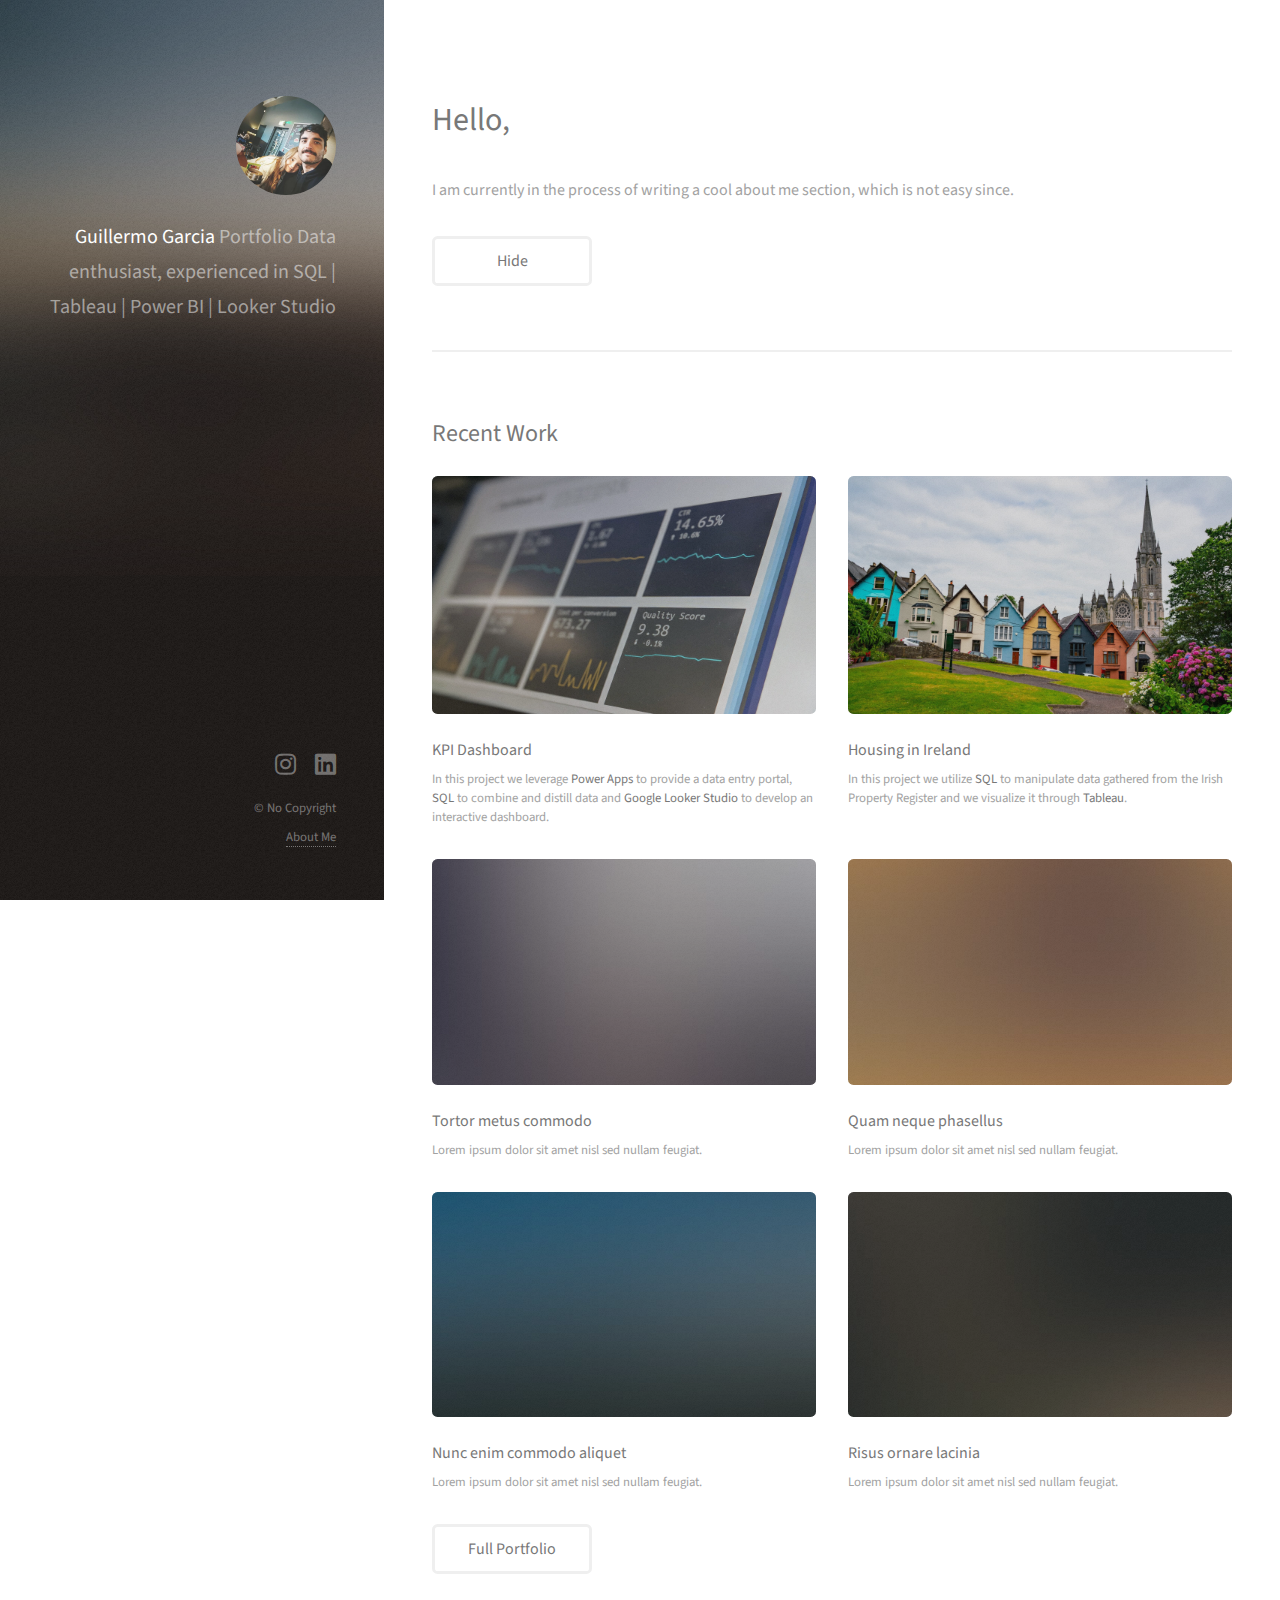
==== indexAbout Me.html @ defb6448 "Add files via upload" ====
<!DOCTYPE HTML>
<!--
	Strata by HTML5 UP
	html5up.net | @ajlkn
	Free for personal and commercial use under the CCA 3.0 license (html5up.net/license)
-->
<html>
	<head>
		<title>Guillermo Garcia Portfolio</title>
		<meta charset="utf-8" />
		<meta name="viewport" content="width=device-width, initial-scale=1, user-scalable=no" />
		<link rel="stylesheet" href="assets/css/main.css" />
	</head>
	<body class="is-preload">

		<link rel="stylesheet" href="https://cdnjs.cloudflare.com/ajax/libs/font-awesome/6.3.0/css/all.min.css" 
		integrity="sha512-SzlrxWUlpfuzQ+pcUCosxcglQRNAq/DZjVsC0lE40xsADsfeQoEypE+enwcOiGjk/bSuGGKHEyjSoQ1zVisanQ==" 
		crossorigin="anonymous" referrerpolicy="no-referrer" />

		<!-- Header -->
			<header id="header">
				<div class="inner">
					<a href="index.html" class="image avatar"><img src="images/ProfilePicture1.jpeg" alt="" /></a>
					<h1><strong>Guillermo Garcia</strong> Portfolio<br /><br />
					Data enthusiast, experienced in SQL | Tableau | Power BI | Looker Studio<br /> 
					<!-- crafted by <a href="http://html5up.net">HTML5 UP</a>. --></h1>
				</div>
			</header>

		<!-- Main -->
			<div id="main">

				<!-- One -->
					<section id="one">
						<header class="major">
							<h2>Hello,</h2>
						</header>
						<p>I am currently in the process of writing a cool about me section, which is not easy since.</p>
					 


						 <ul class="actions">
							<li><a href="index.html" class="button">Hide</a></li>
						</ul>
					</section> 

				<!-- Two -->
					<section id="two">
						<h2>Recent Work</h2>
						<div class="row">
							<article class="col-6 col-12-xsmall work-item">
								<a href="https://github.com/guillermo-garciarey/powerapps#kpi-and-quality-analytics-dashboard" target="_blank" class="image2 fit thumb"><img src="images/thumbs/Dashboard.jpg" alt="" /></a>
								<h3>KPI Dashboard</h3>
								<p>In this project we leverage <strong>Power Apps</strong> to provide a data entry portal, <strong>SQL</strong> to combine and distill data and <strong>Google Looker Studio</strong> to develop an interactive dashboard.</p>
							</article>
							<article class="col-6 col-12-xsmall work-item">
								<a href="https://github.com/guillermo-garciarey/SQL#eda-using-sql-of-the-irish-property-register" target="_blank" class="image2 fit thumb"><img src="images/thumbs/Housing.jpg" alt="" /></a>
								<h3>Housing in Ireland</h3>
								<p>In this project we utilize <strong>SQL</strong> to manipulate data gathered from the Irish Property Register and we visualize it through <strong>Tableau</strong>.</p>
							</article>
							
							<article class="col-6 col-12-xsmall work-item">
								<a href="images/fulls/03.jpg" class="image fit thumb"><img src="images/thumbs/03.jpg" alt="" /></a>
								<h3>Tortor metus commodo</h3>
								<p>Lorem ipsum dolor sit amet nisl sed nullam feugiat.</p>
							</article>
							<article class="col-6 col-12-xsmall work-item">
								<a href="images/fulls/04.jpg" class="image fit thumb"><img src="images/thumbs/04.jpg" alt="" /></a>
								<h3>Quam neque phasellus</h3>
								<p>Lorem ipsum dolor sit amet nisl sed nullam feugiat.</p>
							</article>
							<article class="col-6 col-12-xsmall work-item">
								<a href="images/fulls/05.jpg" class="image fit thumb"><img src="images/thumbs/05.jpg" alt="" /></a>
								<h3>Nunc enim commodo aliquet</h3>
								<p>Lorem ipsum dolor sit amet nisl sed nullam feugiat.</p>
							</article>
							<article class="col-6 col-12-xsmall work-item">
								<a href="images/fulls/06.jpg" class="image fit thumb"><img src="images/thumbs/06.jpg" alt="" /></a>
								<h3>Risus ornare lacinia</h3>
								<p>Lorem ipsum dolor sit amet nisl sed nullam feugiat.</p>
							</article>
						</div>
						<ul class="actions">
							<li><a href="#" class="button">Full Portfolio</a></li>
						</ul>
					</section>

					

				<!-- Three -->
					<!-- <section id="three">
						<h2>Get In Touch</h2>
						<p>Accumsan pellentesque commodo blandit enim arcu non at amet id arcu magna. Accumsan orci faucibus id eu lorem semper nunc nisi lorem vulputate lorem neque lorem ipsum dolor.</p>
						<div class="row">
							<div class="col-8 col-12-small">
								<form method="post" action="#">
									<div class="row gtr-uniform gtr-50">
										<div class="col-6 col-12-xsmall"><input type="text" name="name" id="name" placeholder="Name" /></div>
										<div class="col-6 col-12-xsmall"><input type="email" name="email" id="email" placeholder="Email" /></div>
										<div class="col-12"><textarea name="message" id="message" placeholder="Message" rows="4"></textarea></div>
									</div>
								</form>
								<ul class="actions">
									<li><input type="submit" value="Send Message" /></li>
								</ul>
							</div>
							<div class="col-4 col-12-small">
								<ul class="labeled-icons">
									<li>
										<h3 class="icon solid fa-home"><span class="label">Address</span></h3>
										1234 Somewhere Rd.<br />
										Nashville, TN 00000<br />
										United States
									</li>
									<li>
										<h3 class="icon solid fa-mobile-alt"><span class="label">Phone</span></h3>
										000-000-0000
									</li>
									<li>
										<h3 class="icon solid fa-envelope"><span class="label">Email</span></h3>
										<a href="#">hello@untitled.tld</a>
									</li>
								</ul>
							</div>
						</div>
					</section> -->

				<!-- Four -->
				<!--
					<section id="four">
						<h2>Elements</h2>

						<section>
							<h4>Text</h4>
							<p>This is <b>bold</b> and this is <strong>strong</strong>. This is <i>italic</i> and this is <em>emphasized</em>.
							This is <sup>superscript</sup> text and this is <sub>subscript</sub> text.
							This is <u>underlined</u> and this is code: <code>for (;;) { ... }</code>. Finally, <a href="#">this is a link</a>.</p>
							<hr />
							<header>
								<h4>Heading with a Subtitle</h4>
								<p>Lorem ipsum dolor sit amet nullam id egestas urna aliquam</p>
							</header>
							<p>Nunc lacinia ante nunc ac lobortis. Interdum adipiscing gravida odio porttitor sem non mi integer non faucibus ornare mi ut ante amet placerat aliquet. Volutpat eu sed ante lacinia sapien lorem accumsan varius montes viverra nibh in adipiscing blandit tempus accumsan.</p>
							<header>
								<h5>Heading with a Subtitle</h5>
								<p>Lorem ipsum dolor sit amet nullam id egestas urna aliquam</p>
							</header>
							<p>Nunc lacinia ante nunc ac lobortis. Interdum adipiscing gravida odio porttitor sem non mi integer non faucibus ornare mi ut ante amet placerat aliquet. Volutpat eu sed ante lacinia sapien lorem accumsan varius montes viverra nibh in adipiscing blandit tempus accumsan.</p>
							<hr />
							<h2>Heading Level 2</h2>
							<h3>Heading Level 3</h3>
							<h4>Heading Level 4</h4>
							<h5>Heading Level 5</h5>
							<h6>Heading Level 6</h6>
							<hr />
							<h5>Blockquote</h5>
							<blockquote>Fringilla nisl. Donec accumsan interdum nisi, quis tincidunt felis sagittis eget tempus euismod. Vestibulum ante ipsum primis in faucibus vestibulum. Blandit adipiscing eu felis iaculis volutpat ac adipiscing accumsan faucibus. Vestibulum ante ipsum primis in faucibus lorem ipsum dolor sit amet nullam adipiscing eu felis.</blockquote>
							<h5>Preformatted</h5>
							<pre><code>i = 0;

while (!deck.isInOrder()) {
print 'Iteration ' + i;
deck.shuffle();
i++;
}

print 'It took ' + i + ' iterations to sort the deck.';</code></pre>
						</section>

						<section>
							<h4>Lists</h4>
							<div class="row">
								<div class="col-6 col-12-xsmall">
									<h5>Unordered</h5>
									<ul>
										<li>Dolor pulvinar etiam magna etiam.</li>
										<li>Sagittis adipiscing lorem eleifend.</li>
										<li>Felis enim feugiat dolore viverra.</li>
									</ul>
									<h5>Alternate</h5>
									<ul class="alt">
										<li>Dolor pulvinar etiam magna etiam.</li>
										<li>Sagittis adipiscing lorem eleifend.</li>
										<li>Felis enim feugiat dolore viverra.</li>
									</ul>
								</div>
								<div class="col-6 col-12-xsmall">
									<h5>Ordered</h5>
									<ol>
										<li>Dolor pulvinar etiam magna etiam.</li>
										<li>Etiam vel felis at lorem sed viverra.</li>
										<li>Felis enim feugiat dolore viverra.</li>
										<li>Dolor pulvinar etiam magna etiam.</li>
										<li>Etiam vel felis at lorem sed viverra.</li>
										<li>Felis enim feugiat dolore viverra.</li>
									</ol>
									<h5>Icons</h5>
									<ul class="icons">
										<li><a href="#" class="icon brands fa-twitter"><span class="label">Twitter</span></a></li>
										<li><a href="#" class="icon brands fa-facebook-f"><span class="label">Facebook</span></a></li>
										<li><a href="#" class="icon brands fa-instagram"><span class="label">Instagram</span></a></li>
										<li><a href="#" class="icon brands fa-github"><span class="label">Github</span></a></li>
										<li><a href="#" class="icon brands fa-dribbble"><span class="label">Dribbble</span></a></li>
										<li><a href="#" class="icon brands fa-tumblr"><span class="label">Tumblr</span></a></li>
									</ul>
								</div>
							</div>
							<h5>Actions</h5>
							<ul class="actions">
								<li><a href="#" class="button primary">Default</a></li>
								<li><a href="#" class="button">Default</a></li>
							</ul>
							<ul class="actions small">
								<li><a href="#" class="button primary small">Small</a></li>
								<li><a href="#" class="button small">Small</a></li>
							</ul>
							<div class="row">
								<div class="col-6 col-12-small">
									<ul class="actions stacked">
										<li><a href="#" class="button primary">Default</a></li>
										<li><a href="#" class="button">Default</a></li>
									</ul>
								</div>
								<div class="col-6 col-12-small">
									<ul class="actions stacked">
										<li><a href="#" class="button primary small">Small</a></li>
										<li><a href="#" class="button small">Small</a></li>
									</ul>
								</div>
								<div class="col-6 col-12-small">
									<ul class="actions stacked">
										<li><a href="#" class="button primary fit">Default</a></li>
										<li><a href="#" class="button fit">Default</a></li>
									</ul>
								</div>
								<div class="col-6 col-12-small">
									<ul class="actions stacked">
										<li><a href="#" class="button primary small fit">Small</a></li>
										<li><a href="#" class="button small fit">Small</a></li>
									</ul>
								</div>
							</div>
						</section>

						<section>
							<h4>Table</h4>
							<h5>Default</h5>
							<div class="table-wrapper">
								<table>
									<thead>
										<tr>
											<th>Name</th>
											<th>Description</th>
											<th>Price</th>
										</tr>
									</thead>
									<tbody>
										<tr>
											<td>Item One</td>
											<td>Ante turpis integer aliquet porttitor.</td>
											<td>29.99</td>
										</tr>
										<tr>
											<td>Item Two</td>
											<td>Vis ac commodo adipiscing arcu aliquet.</td>
											<td>19.99</td>
										</tr>
										<tr>
											<td>Item Three</td>
											<td> Morbi faucibus arcu accumsan lorem.</td>
											<td>29.99</td>
										</tr>
										<tr>
											<td>Item Four</td>
											<td>Vitae integer tempus condimentum.</td>
											<td>19.99</td>
										</tr>
										<tr>
											<td>Item Five</td>
											<td>Ante turpis integer aliquet porttitor.</td>
											<td>29.99</td>
										</tr>
									</tbody>
									<tfoot>
										<tr>
											<td colspan="2"></td>
											<td>100.00</td>
										</tr>
									</tfoot>
								</table>
							</div>

							<h5>Alternate</h5>
							<div class="table-wrapper">
								<table class="alt">
									<thead>
										<tr>
											<th>Name</th>
											<th>Description</th>
											<th>Price</th>
										</tr>
									</thead>
									<tbody>
										<tr>
											<td>Item One</td>
											<td>Ante turpis integer aliquet porttitor.</td>
											<td>29.99</td>
										</tr>
										<tr>
											<td>Item Two</td>
											<td>Vis ac commodo adipiscing arcu aliquet.</td>
											<td>19.99</td>
										</tr>
										<tr>
											<td>Item Three</td>
											<td> Morbi faucibus arcu accumsan lorem.</td>
											<td>29.99</td>
										</tr>
										<tr>
											<td>Item Four</td>
											<td>Vitae integer tempus condimentum.</td>
											<td>19.99</td>
										</tr>
										<tr>
											<td>Item Five</td>
											<td>Ante turpis integer aliquet porttitor.</td>
											<td>29.99</td>
										</tr>
									</tbody>
									<tfoot>
										<tr>
											<td colspan="2"></td>
											<td>100.00</td>
										</tr>
									</tfoot>
								</table>
							</div>
						</section>

						<section>
							<h4>Buttons</h4>
							<ul class="actions">
								<li><a href="#" class="button primary">Primary</a></li>
								<li><a href="#" class="button">Default</a></li>
							</ul>
							<ul class="actions">
								<li><a href="#" class="button large">Large</a></li>
								<li><a href="#" class="button">Default</a></li>
								<li><a href="#" class="button small">Small</a></li>
							</ul>
							<ul class="actions fit">
								<li><a href="#" class="button primary fit">Fit</a></li>
								<li><a href="#" class="button fit">Fit</a></li>
							</ul>
							<ul class="actions fit small">
								<li><a href="#" class="button primary fit small">Fit + Small</a></li>
								<li><a href="#" class="button fit small">Fit + Small</a></li>
							</ul>
							<ul class="actions">
								<li><a href="#" class="button primary icon solid fa-download">Icon</a></li>
								<li><a href="#" class="button icon solid fa-download">Icon</a></li>
							</ul>
							<ul class="actions">
								<li><span class="button primary disabled">Primary</span></li>
								<li><span class="button disabled">Default</span></li>
							</ul>
						</section>

						<section>
							<h4>Form</h4>
							<form method="post" action="#">
								<div class="row gtr-uniform gtr-50">
									<div class="col-6 col-12-xsmall">
										<input type="text" name="demo-name" id="demo-name" value="" placeholder="Name" />
									</div>
									<div class="col-6 col-12-xsmall">
										<input type="email" name="demo-email" id="demo-email" value="" placeholder="Email" />
									</div>
									<div class="col-12">
										<select name="demo-category" id="demo-category">
											<option value="">- Category -</option>
											<option value="1">Manufacturing</option>
											<option value="1">Shipping</option>
											<option value="1">Administration</option>
											<option value="1">Human Resources</option>
										</select>
									</div>
									<div class="col-4 col-12-small">
										<input type="radio" id="demo-priority-low" name="demo-priority" checked>
										<label for="demo-priority-low">Low Priority</label>
									</div>
									<div class="col-4 col-12-small">
										<input type="radio" id="demo-priority-normal" name="demo-priority">
										<label for="demo-priority-normal">Normal Priority</label>
									</div>
									<div class="col-4 col-12-small">
										<input type="radio" id="demo-priority-high" name="demo-priority">
										<label for="demo-priority-high">High Priority</label>
									</div>
									<div class="col-6 col-12-small">
										<input type="checkbox" id="demo-copy" name="demo-copy">
										<label for="demo-copy">Email me a copy of this message</label>
									</div>
									<div class="col-6 col-12-small">
										<input type="checkbox" id="demo-human" name="demo-human" checked>
										<label for="demo-human">I am a human and not a robot</label>
									</div>
									<div class="col-12">
										<textarea name="demo-message" id="demo-message" placeholder="Enter your message" rows="6"></textarea>
									</div>
									<div class="col-12">
										<ul class="actions">
											<li><input type="submit" value="Send Message" class="primary" /></li>
											<li><input type="reset" value="Reset" /></li>
										</ul>
									</div>
								</div>
							</form>
						</section>

						<section>
							<h4>Image</h4>
							<h5>Fit</h5>
							<div class="box alt">
								<div class="row gtr-50 gtr-uniform">
									<div class="col-12"><span class="image fit"><img src="images/fulls/05.jpg" alt="" /></span></div>
									<div class="col-4"><span class="image fit"><img src="images/thumbs/01.jpg" alt="" /></span></div>
									<div class="col-4"><span class="image fit"><img src="images/thumbs/02.jpg" alt="" /></span></div>
									<div class="col-4"><span class="image fit"><img src="images/thumbs/03.jpg" alt="" /></span></div>
									<div class="col-4"><span class="image fit"><img src="images/thumbs/04.jpg" alt="" /></span></div>
									<div class="col-4"><span class="image fit"><img src="images/thumbs/05.jpg" alt="" /></span></div>
									<div class="col-4"><span class="image fit"><img src="images/thumbs/06.jpg" alt="" /></span></div>
									<div class="col-4"><span class="image fit"><img src="images/thumbs/03.jpg" alt="" /></span></div>
									<div class="col-4"><span class="image fit"><img src="images/thumbs/02.jpg" alt="" /></span></div>
									<div class="col-4"><span class="image fit"><img src="images/thumbs/01.jpg" alt="" /></span></div>
								</div>
							</div>
							<h5>Left &amp; Right</h5>
							<p><span class="image left"><img src="images/avatar.jpg" alt="" /></span>Fringilla nisl. Donec accumsan interdum nisi, quis tincidunt felis sagittis eget. tempus euismod. Vestibulum ante ipsum primis in faucibus vestibulum. Blandit adipiscing eu felis iaculis volutpat ac adipiscing accumsan eu faucibus. Integer ac pellentesque praesent tincidunt felis sagittis eget. tempus euismod. Vestibulum ante ipsum primis in faucibus vestibulum. Blandit adipiscing eu felis iaculis volutpat ac adipiscing accumsan eu faucibus. Integer ac pellentesque praesent. Donec accumsan interdum nisi, quis tincidunt felis sagittis eget. tempus euismod. Vestibulum ante ipsum primis in faucibus vestibulum. Blandit adipiscing eu felis iaculis volutpat ac adipiscing accumsan eu faucibus. Integer ac pellentesque praesent tincidunt felis sagittis eget. tempus euismod. Vestibulum ante ipsum primis in faucibus vestibulum. Blandit adipiscing eu felis iaculis volutpat ac adipiscing accumsan eu faucibus. Integer ac pellentesque praesent.</p>
							<p><span class="image right"><img src="images/avatar.jpg" alt="" /></span>Fringilla nisl. Donec accumsan interdum nisi, quis tincidunt felis sagittis eget. tempus euismod. Vestibulum ante ipsum primis in faucibus vestibulum. Blandit adipiscing eu felis iaculis volutpat ac adipiscing accumsan eu faucibus. Integer ac pellentesque praesent tincidunt felis sagittis eget. tempus euismod. Vestibulum ante ipsum primis in faucibus vestibulum. Blandit adipiscing eu felis iaculis volutpat ac adipiscing accumsan eu faucibus. Integer ac pellentesque praesent. Donec accumsan interdum nisi, quis tincidunt felis sagittis eget. tempus euismod. Vestibulum ante ipsum primis in faucibus vestibulum. Blandit adipiscing eu felis iaculis volutpat ac adipiscing accumsan eu faucibus. Integer ac pellentesque praesent tincidunt felis sagittis eget. tempus euismod. Vestibulum ante ipsum primis in faucibus vestibulum. Blandit adipiscing eu felis iaculis volutpat ac adipiscing accumsan eu faucibus. Integer ac pellentesque praesent.</p>
						</section>

					</section>
				-->

			</div>

		<!-- Footer -->
		<footer id="footer">
			<div class="inner">
				<ul class="icons">			
					<li><a href="https://www.instagram.com/guillermo.garciarey/?hl=en" target="_blank"  class="icon brands fa-instagram"></a></li>
					
					<li><a href="https://www.linkedin.com/in/guillermo-garc%C3%ADa-rey/" target="_blank" class="icon brands fa-linkedin"></a></li>
					
					<!-- <li><a href="https://www.linkedin.com/in/guillermo-garc%C3%ADa-rey/" target="_blank" class="icon brands fa-home"></a></li>	 -->	
				</ul>
				
				<ul class="copyright">
					<li>&copy; No Copyright</li><li><a href="indexAbout Me.html">About Me</a></li>
				</ul>
			</div>
		</footer>

		<!-- Scripts -->
			<script src="assets/js/jquery.min.js"></script>
			<script src="assets/js/jquery.poptrox.min.js"></script>
			<script src="assets/js/browser.min.js"></script>
			<script src="assets/js/breakpoints.min.js"></script>
			<script src="assets/js/util.js"></script>
			<script src="assets/js/main.js"></script>

	</body>
</html>
---- assets/css/main.css ----
@import url("fontawesome-all.min.css");
@import url("https://fonts.googleapis.com/css?family=Source+Sans+Pro:400,400italic");

/*
	Strata by HTML5 UP
	html5up.net | @ajlkn
	Free for personal and commercial use under the CCA 3.0 license (html5up.net/license)
*/

html, body, div, span, applet, object,
iframe, h1, h2, h3, h4, h5, h6, p, blockquote,
pre, a, abbr, acronym, address, big, cite,
code, del, dfn, em, img, ins, kbd, q, s, samp,
small, strike, strong, sub, sup, tt, var, b,
u, i, center, dl, dt, dd, ol, ul, li, fieldset,
form, label, legend, table, caption, tbody,
tfoot, thead, tr, th, td, article, aside,
canvas, details, embed, figure, figcaption,
footer, header, hgroup, menu, nav, output, ruby,
section, summary, time, mark, audio, video {
	margin: 0;
	padding: 0;
	border: 0;
	font-size: 100%;
	font: inherit;
	vertical-align: baseline;}

article, aside, details, figcaption, figure,
footer, header, hgroup, menu, nav, section {
	display: block;}

body {
	line-height: 1;
}

ol, ul {
	list-style: none;
}

blockquote, q {
	quotes: none;
}

	blockquote:before, blockquote:after, q:before, q:after {
		content: '';
		content: none;
	}

table {
	border-collapse: collapse;
	border-spacing: 0;
}

body {
	-webkit-text-size-adjust: none;
}

mark {
	background-color: transparent;
	color: inherit;
}

input::-moz-focus-inner {
	border: 0;
	padding: 0;
}

input, select, textarea {
	-moz-appearance: none;
	-webkit-appearance: none;
	-ms-appearance: none;
	appearance: none;
}

/* Basic */

	html {
		box-sizing: border-box;
	}

	*, *:before, *:after {
		box-sizing: inherit;
	}

	body {
		background: #fff;
	}

		body.is-preload *, body.is-preload *:before, body.is-preload *:after {
			-moz-animation: none !important;
			-webkit-animation: none !important;
			-ms-animation: none !important;
			animation: none !important;
			-moz-transition: none !important;
			-webkit-transition: none !important;
			-ms-transition: none !important;
			transition: none !important;
		}

	body, input, select, textarea {
		color: #a2a2a2;
		font-family: "Source Sans Pro", Helvetica, sans-serif;
		font-size: 16pt;
		font-weight: 400;
		line-height: 1.75em;
	}

	a {
		-moz-transition: color 0.2s ease-in-out, border-color 0.2s ease-in-out;
		-webkit-transition: color 0.2s ease-in-out, border-color 0.2s ease-in-out;
		-ms-transition: color 0.2s ease-in-out, border-color 0.2s ease-in-out;
		transition: color 0.2s ease-in-out, border-color 0.2s ease-in-out;
		border-bottom: dotted 1px;
		color: #49bf9d;
		text-decoration: none;
	}

		a:hover {
			border-bottom-color: transparent;
			color: #49bf9d !important;
			text-decoration: none;
		}

	strong, b {
		color: #787878;
		font-weight: 400;
	}

	em, i {
		font-style: italic;
	}

	p {
		margin: 0 0 2em 0;
	}

	h1, h2, h3, h4, h5, h6 {
		color: #787878;
		font-weight: 400;
		line-height: 1em;
		margin: 0 0 1em 0;
	}

		h1 a, h2 a, h3 a, h4 a, h5 a, h6 a {
			color: inherit;
			text-decoration: none;
		}

	h1 {
		font-size: 2em;
		line-height: 1.5em;
	}

	h2 {
		font-size: 1.5em;
		line-height: 1.5em;
	}

	h3 {
		font-size: 1.25em;
		line-height: 1.5em;
	}

	h4 {
		font-size: 1.1em;
		line-height: 1.5em;
	}

	h5 {
		font-size: 0.9em;
		line-height: 1.5em;
	}

	h6 {
		font-size: 0.7em;
		line-height: 1.5em;
	}

	sub {
		font-size: 0.8em;
		position: relative;
		top: 0.5em;
	}

	sup {
		font-size: 0.8em;
		position: relative;
		top: -0.5em;
	}

	hr {
		border: 0;
		border-bottom: solid 2px #efefef;
		margin: 2em 0;
	}

		hr.major {
			margin: 3em 0;
		}

	blockquote {
		border-left: solid 6px #efefef;
		font-style: italic;
		margin: 0 0 2em 0;
		padding: 0.5em 0 0.5em 1.5em;
	}

	code {
		background: #f7f7f7;
		border-radius: 0.35em;
		border: solid 2px #efefef;
		font-family: "Courier New", monospace;
		font-size: 0.9em;
		margin: 0 0.25em;
		padding: 0.25em 0.65em;
	}

	pre {
		-webkit-overflow-scrolling: touch;
		font-family: "Courier New", monospace;
		font-size: 0.9em;
		margin: 0 0 2em 0;
	}

		pre code {
			display: block;
			line-height: 1.75em;
			padding: 1em 1.5em;
			overflow-x: auto;
		}

	.align-left {
		text-align: left;
	}

	.align-center {
		text-align: center;
	}

	.align-right {
		text-align: right;
	}

/* Container */

	.container {
		margin: 0 auto;
		max-width: calc(100% - 4em);
		width: 100%;
	}

		.container.xsmall {
			width: 25%;
		}

		.container.small {
			width: 50%;
		}

		.container.medium {
			width: 75%;
		}

		.container.large {
			width: 125%;
		}

		.container.xlarge {
			width: 150%;
		}

		.container.max {
			width: 100%;
		}

		@media screen and (max-width: 980px) {

			.container {
				width: 100% !important;
				max-width: 100% !important;
			}

		}

		@media screen and (max-width: 480px) {

			.container {
				max-width: calc(100% - 3em);
			}

		}

/* Row */

	.row {
		display: flex;
		flex-wrap: wrap;
		box-sizing: border-box;
		align-items: stretch;
	}

		.row > * {
			box-sizing: border-box;
		}

		.row.gtr-uniform > * > :last-child {
			margin-bottom: 0;
		}

		.row.aln-left {
			justify-content: flex-start;
		}

		.row.aln-center {
			justify-content: center;
		}

		.row.aln-right {
			justify-content: flex-end;
		}

		.row.aln-top {
			align-items: flex-start;
		}

		.row.aln-middle {
			align-items: center;
		}

		.row.aln-bottom {
			align-items: flex-end;
		}

		.row > .imp {
			order: -1;
		}

		.row > .col-1 {
			width: 8.33333%;
		}

		.row > .off-1 {
			margin-left: 8.33333%;
		}

		.row > .col-2 {
			width: 16.66667%;
		}

		.row > .off-2 {
			margin-left: 16.66667%;
		}

		.row > .col-3 {
			width: 25%;
		}

		.row > .off-3 {
			margin-left: 25%;
		}

		.row > .col-4 {
			width: 33.33333%;
		}

		.row > .off-4 {
			margin-left: 33.33333%;
		}

		.row > .col-5 {
			width: 41.66667%;
		}

		.row > .off-5 {
			margin-left: 41.66667%;
		}

		.row > .col-6 {
			width: 50%;
		}

		.row > .off-6 {
			margin-left: 50%;
		}

		.row > .col-7 {
			width: 58.33333%;
		}

		.row > .off-7 {
			margin-left: 58.33333%;
		}

		.row > .col-8 {
			width: 66.66667%;
		}

		.row > .off-8 {
			margin-left: 66.66667%;
		}

		.row > .col-9 {
			width: 75%;
		}

		.row > .off-9 {
			margin-left: 75%;
		}

		.row > .col-10 {
			width: 83.33333%;
		}

		.row > .off-10 {
			margin-left: 83.33333%;
		}

		.row > .col-11 {
			width: 91.66667%;
		}

		.row > .off-11 {
			margin-left: 91.66667%;
		}

		.row > .col-12 {
			width: 100%;
		}

		.row > .off-12 {
			margin-left: 100%;
		}

		.row.gtr-0 {
			margin-top: 0;
			margin-left: 0em;
		}

			.row.gtr-0 > * {
				padding: 0 0 0 0em;
			}

			.row.gtr-0.gtr-uniform {
				margin-top: 0em;
			}

				.row.gtr-0.gtr-uniform > * {
					padding-top: 0em;
				}

		.row.gtr-25 {
			margin-top: 0;
			margin-left: -0.625em;
		}

			.row.gtr-25 > * {
				padding: 0 0 0 0.625em;
			}

			.row.gtr-25.gtr-uniform {
				margin-top: -0.625em;
			}

				.row.gtr-25.gtr-uniform > * {
					padding-top: 0.625em;
				}

		.row.gtr-50 {
			margin-top: 0;
			margin-left: -1.25em;
		}

			.row.gtr-50 > * {
				padding: 0 0 0 1.25em;
			}

			.row.gtr-50.gtr-uniform {
				margin-top: -1.25em;
			}

				.row.gtr-50.gtr-uniform > * {
					padding-top: 1.25em;
				}

		.row {
			margin-top: 0;
			margin-left: -2.5em;
		}

			.row > * {
				padding: 0 0 0 2.5em;
			}

			.row.gtr-uniform {
				margin-top: -2.5em;
			}

				.row.gtr-uniform > * {
					padding-top: 2.5em;
				}

		.row.gtr-150 {
			margin-top: 0;
			margin-left: -3.75em;
		}

			.row.gtr-150 > * {
				padding: 0 0 0 3.75em;
			}

			.row.gtr-150.gtr-uniform {
				margin-top: -3.75em;
			}

				.row.gtr-150.gtr-uniform > * {
					padding-top: 3.75em;
				}

		.row.gtr-200 {
			margin-top: 0;
			margin-left: -5em;
		}

			.row.gtr-200 > * {
				padding: 0 0 0 5em;
			}

			.row.gtr-200.gtr-uniform {
				margin-top: -5em;
			}

				.row.gtr-200.gtr-uniform > * {
					padding-top: 5em;
				}

		@media screen and (max-width: 1800px) {

			.row {
				display: flex;
				flex-wrap: wrap;
				box-sizing: border-box;
				align-items: stretch;
			}

				.row > * {
					box-sizing: border-box;
				}

				.row.gtr-uniform > * > :last-child {
					margin-bottom: 0;
				}

				.row.aln-left {
					justify-content: flex-start;
				}

				.row.aln-center {
					justify-content: center;
				}

				.row.aln-right {
					justify-content: flex-end;
				}

				.row.aln-top {
					align-items: flex-start;
				}

				.row.aln-middle {
					align-items: center;
				}

				.row.aln-bottom {
					align-items: flex-end;
				}

				.row > .imp-xlarge {
					order: -1;
				}

				.row > .col-1-xlarge {
					width: 8.33333%;
				}

				.row > .off-1-xlarge {
					margin-left: 8.33333%;
				}

				.row > .col-2-xlarge {
					width: 16.66667%;
				}

				.row > .off-2-xlarge {
					margin-left: 16.66667%;
				}

				.row > .col-3-xlarge {
					width: 25%;
				}

				.row > .off-3-xlarge {
					margin-left: 25%;
				}

				.row > .col-4-xlarge {
					width: 33.33333%;
				}

				.row > .off-4-xlarge {
					margin-left: 33.33333%;
				}

				.row > .col-5-xlarge {
					width: 41.66667%;
				}

				.row > .off-5-xlarge {
					margin-left: 41.66667%;
				}

				.row > .col-6-xlarge {
					width: 50%;
				}

				.row > .off-6-xlarge {
					margin-left: 50%;
				}

				.row > .col-7-xlarge {
					width: 58.33333%;
				}

				.row > .off-7-xlarge {
					margin-left: 58.33333%;
				}

				.row > .col-8-xlarge {
					width: 66.66667%;
				}

				.row > .off-8-xlarge {
					margin-left: 66.66667%;
				}

				.row > .col-9-xlarge {
					width: 75%;
				}

				.row > .off-9-xlarge {
					margin-left: 75%;
				}

				.row > .col-10-xlarge {
					width: 83.33333%;
				}

				.row > .off-10-xlarge {
					margin-left: 83.33333%;
				}

				.row > .col-11-xlarge {
					width: 91.66667%;
				}

				.row > .off-11-xlarge {
					margin-left: 91.66667%;
				}

				.row > .col-12-xlarge {
					width: 100%;
				}

				.row > .off-12-xlarge {
					margin-left: 100%;
				}

				.row.gtr-0 {
					margin-top: 0;
					margin-left: 0em;
				}

					.row.gtr-0 > * {
						padding: 0 0 0 0em;
					}

					.row.gtr-0.gtr-uniform {
						margin-top: 0em;
					}

						.row.gtr-0.gtr-uniform > * {
							padding-top: 0em;
						}

				.row.gtr-25 {
					margin-top: 0;
					margin-left: -0.625em;
				}

					.row.gtr-25 > * {
						padding: 0 0 0 0.625em;
					}

					.row.gtr-25.gtr-uniform {
						margin-top: -0.625em;
					}

						.row.gtr-25.gtr-uniform > * {
							padding-top: 0.625em;
						}

				.row.gtr-50 {
					margin-top: 0;
					margin-left: -1.25em;
				}

					.row.gtr-50 > * {
						padding: 0 0 0 1.25em;
					}

					.row.gtr-50.gtr-uniform {
						margin-top: -1.25em;
					}

						.row.gtr-50.gtr-uniform > * {
							padding-top: 1.25em;
						}

				.row {
					margin-top: 0;
					margin-left: -2.5em;
				}

					.row > * {
						padding: 0 0 0 2.5em;
					}

					.row.gtr-uniform {
						margin-top: -2.5em;
					}

						.row.gtr-uniform > * {
							padding-top: 2.5em;
						}

				.row.gtr-150 {
					margin-top: 0;
					margin-left: -3.75em;
				}

					.row.gtr-150 > * {
						padding: 0 0 0 3.75em;
					}

					.row.gtr-150.gtr-uniform {
						margin-top: -3.75em;
					}

						.row.gtr-150.gtr-uniform > * {
							padding-top: 3.75em;
						}

				.row.gtr-200 {
					margin-top: 0;
					margin-left: -5em;
				}

					.row.gtr-200 > * {
						padding: 0 0 0 5em;
					}

					.row.gtr-200.gtr-uniform {
						margin-top: -5em;
					}

						.row.gtr-200.gtr-uniform > * {
							padding-top: 5em;
						}

		}

		@media screen and (max-width: 1280px) {

			.row {
				display: flex;
				flex-wrap: wrap;
				box-sizing: border-box;
				align-items: stretch;
			}

				.row > * {
					box-sizing: border-box;
				}

				.row.gtr-uniform > * > :last-child {
					margin-bottom: 0;
				}

				.row.aln-left {
					justify-content: flex-start;
				}

				.row.aln-center {
					justify-content: center;
				}

				.row.aln-right {
					justify-content: flex-end;
				}

				.row.aln-top {
					align-items: flex-start;
				}

				.row.aln-middle {
					align-items: center;
				}

				.row.aln-bottom {
					align-items: flex-end;
				}

				.row > .imp-large {
					order: -1;
				}

				.row > .col-1-large {
					width: 8.33333%;
				}

				.row > .off-1-large {
					margin-left: 8.33333%;
				}

				.row > .col-2-large {
					width: 16.66667%;
				}

				.row > .off-2-large {
					margin-left: 16.66667%;
				}

				.row > .col-3-large {
					width: 25%;
				}

				.row > .off-3-large {
					margin-left: 25%;
				}

				.row > .col-4-large {
					width: 33.33333%;
				}

				.row > .off-4-large {
					margin-left: 33.33333%;
				}

				.row > .col-5-large {
					width: 41.66667%;
				}

				.row > .off-5-large {
					margin-left: 41.66667%;
				}

				.row > .col-6-large {
					width: 50%;
				}

				.row > .off-6-large {
					margin-left: 50%;
				}

				.row > .col-7-large {
					width: 58.33333%;
				}

				.row > .off-7-large {
					margin-left: 58.33333%;
				}

				.row > .col-8-large {
					width: 66.66667%;
				}

				.row > .off-8-large {
					margin-left: 66.66667%;
				}

				.row > .col-9-large {
					width: 75%;
				}

				.row > .off-9-large {
					margin-left: 75%;
				}

				.row > .col-10-large {
					width: 83.33333%;
				}

				.row > .off-10-large {
					margin-left: 83.33333%;
				}

				.row > .col-11-large {
					width: 91.66667%;
				}

				.row > .off-11-large {
					margin-left: 91.66667%;
				}

				.row > .col-12-large {
					width: 100%;
				}

				.row > .off-12-large {
					margin-left: 100%;
				}

				.row.gtr-0 {
					margin-top: 0;
					margin-left: 0em;
				}

					.row.gtr-0 > * {
						padding: 0 0 0 0em;
					}

					.row.gtr-0.gtr-uniform {
						margin-top: 0em;
					}

						.row.gtr-0.gtr-uniform > * {
							padding-top: 0em;
						}

				.row.gtr-25 {
					margin-top: 0;
					margin-left: -0.5em;
				}

					.row.gtr-25 > * {
						padding: 0 0 0 0.5em;
					}

					.row.gtr-25.gtr-uniform {
						margin-top: -0.5em;
					}

						.row.gtr-25.gtr-uniform > * {
							padding-top: 0.5em;
						}

				.row.gtr-50 {
					margin-top: 0;
					margin-left: -1em;
				}

					.row.gtr-50 > * {
						padding: 0 0 0 1em;
					}

					.row.gtr-50.gtr-uniform {
						margin-top: -1em;
					}

						.row.gtr-50.gtr-uniform > * {
							padding-top: 1em;
						}

				.row {
					margin-top: 0;
					margin-left: -2em;
				}

					.row > * {
						padding: 0 0 0 2em;
					}

					.row.gtr-uniform {
						margin-top: -2em;
					}

						.row.gtr-uniform > * {
							padding-top: 2em;
						}

				.row.gtr-150 {
					margin-top: 0;
					margin-left: -3em;
				}

					.row.gtr-150 > * {
						padding: 0 0 0 3em;
					}

					.row.gtr-150.gtr-uniform {
						margin-top: -3em;
					}

						.row.gtr-150.gtr-uniform > * {
							padding-top: 3em;
						}

				.row.gtr-200 {
					margin-top: 0;
					margin-left: -4em;
				}

					.row.gtr-200 > * {
						padding: 0 0 0 4em;
					}

					.row.gtr-200.gtr-uniform {
						margin-top: -4em;
					}

						.row.gtr-200.gtr-uniform > * {
							padding-top: 4em;
						}

		}

		@media screen and (max-width: 980px) {

			.row {
				display: flex;
				flex-wrap: wrap;
				box-sizing: border-box;
				align-items: stretch;
			}

				.row > * {
					box-sizing: border-box;
				}

				.row.gtr-uniform > * > :last-child {
					margin-bottom: 0;
				}

				.row.aln-left {
					justify-content: flex-start;
				}

				.row.aln-center {
					justify-content: center;
				}

				.row.aln-right {
					justify-content: flex-end;
				}

				.row.aln-top {
					align-items: flex-start;
				}

				.row.aln-middle {
					align-items: center;
				}

				.row.aln-bottom {
					align-items: flex-end;
				}

				.row > .imp-medium {
					order: -1;
				}

				.row > .col-1-medium {
					width: 8.33333%;
				}

				.row > .off-1-medium {
					margin-left: 8.33333%;
				}

				.row > .col-2-medium {
					width: 16.66667%;
				}

				.row > .off-2-medium {
					margin-left: 16.66667%;
				}

				.row > .col-3-medium {
					width: 25%;
				}

				.row > .off-3-medium {
					margin-left: 25%;
				}

				.row > .col-4-medium {
					width: 33.33333%;
				}

				.row > .off-4-medium {
					margin-left: 33.33333%;
				}

				.row > .col-5-medium {
					width: 41.66667%;
				}

				.row > .off-5-medium {
					margin-left: 41.66667%;
				}

				.row > .col-6-medium {
					width: 50%;
				}

				.row > .off-6-medium {
					margin-left: 50%;
				}

				.row > .col-7-medium {
					width: 58.33333%;
				}

				.row > .off-7-medium {
					margin-left: 58.33333%;
				}

				.row > .col-8-medium {
					width: 66.66667%;
				}

				.row > .off-8-medium {
					margin-left: 66.66667%;
				}

				.row > .col-9-medium {
					width: 75%;
				}

				.row > .off-9-medium {
					margin-left: 75%;
				}

				.row > .col-10-medium {
					width: 83.33333%;
				}

				.row > .off-10-medium {
					margin-left: 83.33333%;
				}

				.row > .col-11-medium {
					width: 91.66667%;
				}

				.row > .off-11-medium {
					margin-left: 91.66667%;
				}

				.row > .col-12-medium {
					width: 100%;
				}

				.row > .off-12-medium {
					margin-left: 100%;
				}

				.row.gtr-0 {
					margin-top: 0;
					margin-left: 0em;
				}

					.row.gtr-0 > * {
						padding: 0 0 0 0em;
					}

					.row.gtr-0.gtr-uniform {
						margin-top: 0em;
					}

						.row.gtr-0.gtr-uniform > * {
							padding-top: 0em;
						}

				.row.gtr-25 {
					margin-top: 0;
					margin-left: -0.5em;
				}

					.row.gtr-25 > * {
						padding: 0 0 0 0.5em;
					}

					.row.gtr-25.gtr-uniform {
						margin-top: -0.5em;
					}

						.row.gtr-25.gtr-uniform > * {
							padding-top: 0.5em;
						}

				.row.gtr-50 {
					margin-top: 0;
					margin-left: -1em;
				}

					.row.gtr-50 > * {
						padding: 0 0 0 1em;
					}

					.row.gtr-50.gtr-uniform {
						margin-top: -1em;
					}

						.row.gtr-50.gtr-uniform > * {
							padding-top: 1em;
						}

				.row {
					margin-top: 0;
					margin-left: -2em;
				}

					.row > * {
						padding: 0 0 0 2em;
					}

					.row.gtr-uniform {
						margin-top: -2em;
					}

						.row.gtr-uniform > * {
							padding-top: 2em;
						}

				.row.gtr-150 {
					margin-top: 0;
					margin-left: -3em;
				}

					.row.gtr-150 > * {
						padding: 0 0 0 3em;
					}

					.row.gtr-150.gtr-uniform {
						margin-top: -3em;
					}

						.row.gtr-150.gtr-uniform > * {
							padding-top: 3em;
						}

				.row.gtr-200 {
					margin-top: 0;
					margin-left: -4em;
				}

					.row.gtr-200 > * {
						padding: 0 0 0 4em;
					}

					.row.gtr-200.gtr-uniform {
						margin-top: -4em;
					}

						.row.gtr-200.gtr-uniform > * {
							padding-top: 4em;
						}

		}

		@media screen and (max-width: 736px) {

			.row {
				display: flex;
				flex-wrap: wrap;
				box-sizing: border-box;
				align-items: stretch;
			}

				.row > * {
					box-sizing: border-box;
				}

				.row.gtr-uniform > * > :last-child {
					margin-bottom: 0;
				}

				.row.aln-left {
					justify-content: flex-start;
				}

				.row.aln-center {
					justify-content: center;
				}

				.row.aln-right {
					justify-content: flex-end;
				}

				.row.aln-top {
					align-items: flex-start;
				}

				.row.aln-middle {
					align-items: center;
				}

				.row.aln-bottom {
					align-items: flex-end;
				}

				.row > .imp-small {
					order: -1;
				}

				.row > .col-1-small {
					width: 8.33333%;
				}

				.row > .off-1-small {
					margin-left: 8.33333%;
				}

				.row > .col-2-small {
					width: 16.66667%;
				}

				.row > .off-2-small {
					margin-left: 16.66667%;
				}

				.row > .col-3-small {
					width: 25%;
				}

				.row > .off-3-small {
					margin-left: 25%;
				}

				.row > .col-4-small {
					width: 33.33333%;
				}

				.row > .off-4-small {
					margin-left: 33.33333%;
				}

				.row > .col-5-small {
					width: 41.66667%;
				}

				.row > .off-5-small {
					margin-left: 41.66667%;
				}

				.row > .col-6-small {
					width: 50%;
				}

				.row > .off-6-small {
					margin-left: 50%;
				}

				.row > .col-7-small {
					width: 58.33333%;
				}

				.row > .off-7-small {
					margin-left: 58.33333%;
				}

				.row > .col-8-small {
					width: 66.66667%;
				}

				.row > .off-8-small {
					margin-left: 66.66667%;
				}

				.row > .col-9-small {
					width: 75%;
				}

				.row > .off-9-small {
					margin-left: 75%;
				}

				.row > .col-10-small {
					width: 83.33333%;
				}

				.row > .off-10-small {
					margin-left: 83.33333%;
				}

				.row > .col-11-small {
					width: 91.66667%;
				}

				.row > .off-11-small {
					margin-left: 91.66667%;
				}

				.row > .col-12-small {
					width: 100%;
				}

				.row > .off-12-small {
					margin-left: 100%;
				}

				.row.gtr-0 {
					margin-top: 0;
					margin-left: 0em;
				}

					.row.gtr-0 > * {
						padding: 0 0 0 0em;
					}

					.row.gtr-0.gtr-uniform {
						margin-top: 0em;
					}

						.row.gtr-0.gtr-uniform > * {
							padding-top: 0em;
						}

				.row.gtr-25 {
					margin-top: 0;
					margin-left: -0.375em;
				}

					.row.gtr-25 > * {
						padding: 0 0 0 0.375em;
					}

					.row.gtr-25.gtr-uniform {
						margin-top: -0.375em;
					}

						.row.gtr-25.gtr-uniform > * {
							padding-top: 0.375em;
						}

				.row.gtr-50 {
					margin-top: 0;
					margin-left: -0.75em;
				}

					.row.gtr-50 > * {
						padding: 0 0 0 0.75em;
					}

					.row.gtr-50.gtr-uniform {
						margin-top: -0.75em;
					}

						.row.gtr-50.gtr-uniform > * {
							padding-top: 0.75em;
						}

				.row {
					margin-top: 0;
					margin-left: -1.5em;
				}

					.row > * {
						padding: 0 0 0 1.5em;
					}

					.row.gtr-uniform {
						margin-top: -1.5em;
					}

						.row.gtr-uniform > * {
							padding-top: 1.5em;
						}

				.row.gtr-150 {
					margin-top: 0;
					margin-left: -2.25em;
				}

					.row.gtr-150 > * {
						padding: 0 0 0 2.25em;
					}

					.row.gtr-150.gtr-uniform {
						margin-top: -2.25em;
					}

						.row.gtr-150.gtr-uniform > * {
							padding-top: 2.25em;
						}

				.row.gtr-200 {
					margin-top: 0;
					margin-left: -3em;
				}

					.row.gtr-200 > * {
						padding: 0 0 0 3em;
					}

					.row.gtr-200.gtr-uniform {
						margin-top: -3em;
					}

						.row.gtr-200.gtr-uniform > * {
							padding-top: 3em;
						}

		}

		@media screen and (max-width: 480px) {

			.row {
				display: flex;
				flex-wrap: wrap;
				box-sizing: border-box;
				align-items: stretch;
			}

				.row > * {
					box-sizing: border-box;
				}

				.row.gtr-uniform > * > :last-child {
					margin-bottom: 0;
				}

				.row.aln-left {
					justify-content: flex-start;
				}

				.row.aln-center {
					justify-content: center;
				}

				.row.aln-right {
					justify-content: flex-end;
				}

				.row.aln-top {
					align-items: flex-start;
				}

				.row.aln-middle {
					align-items: center;
				}

				.row.aln-bottom {
					align-items: flex-end;
				}

				.row > .imp-xsmall {
					order: -1;
				}

				.row > .col-1-xsmall {
					width: 8.33333%;
				}

				.row > .off-1-xsmall {
					margin-left: 8.33333%;
				}

				.row > .col-2-xsmall {
					width: 16.66667%;
				}

				.row > .off-2-xsmall {
					margin-left: 16.66667%;
				}

				.row > .col-3-xsmall {
					width: 25%;
				}

				.row > .off-3-xsmall {
					margin-left: 25%;
				}

				.row > .col-4-xsmall {
					width: 33.33333%;
				}

				.row > .off-4-xsmall {
					margin-left: 33.33333%;
				}

				.row > .col-5-xsmall {
					width: 41.66667%;
				}

				.row > .off-5-xsmall {
					margin-left: 41.66667%;
				}

				.row > .col-6-xsmall {
					width: 50%;
				}

				.row > .off-6-xsmall {
					margin-left: 50%;
				}

				.row > .col-7-xsmall {
					width: 58.33333%;
				}

				.row > .off-7-xsmall {
					margin-left: 58.33333%;
				}

				.row > .col-8-xsmall {
					width: 66.66667%;
				}

				.row > .off-8-xsmall {
					margin-left: 66.66667%;
				}

				.row > .col-9-xsmall {
					width: 75%;
				}

				.row > .off-9-xsmall {
					margin-left: 75%;
				}

				.row > .col-10-xsmall {
					width: 83.33333%;
				}

				.row > .off-10-xsmall {
					margin-left: 83.33333%;
				}

				.row > .col-11-xsmall {
					width: 91.66667%;
				}

				.row > .off-11-xsmall {
					margin-left: 91.66667%;
				}

				.row > .col-12-xsmall {
					width: 100%;
				}

				.row > .off-12-xsmall {
					margin-left: 100%;
				}

				.row.gtr-0 {
					margin-top: 0;
					margin-left: 0em;
				}

					.row.gtr-0 > * {
						padding: 0 0 0 0em;
					}

					.row.gtr-0.gtr-uniform {
						margin-top: 0em;
					}

						.row.gtr-0.gtr-uniform > * {
							padding-top: 0em;
						}

				.row.gtr-25 {
					margin-top: 0;
					margin-left: -0.375em;
				}

					.row.gtr-25 > * {
						padding: 0 0 0 0.375em;
					}

					.row.gtr-25.gtr-uniform {
						margin-top: -0.375em;
					}

						.row.gtr-25.gtr-uniform > * {
							padding-top: 0.375em;
						}

				.row.gtr-50 {
					margin-top: 0;
					margin-left: -0.75em;
				}

					.row.gtr-50 > * {
						padding: 0 0 0 0.75em;
					}

					.row.gtr-50.gtr-uniform {
						margin-top: -0.75em;
					}

						.row.gtr-50.gtr-uniform > * {
							padding-top: 0.75em;
						}

				.row {
					margin-top: 0;
					margin-left: -1.5em;
				}

					.row > * {
						padding: 0 0 0 1.5em;
					}

					.row.gtr-uniform {
						margin-top: -1.5em;
					}

						.row.gtr-uniform > * {
							padding-top: 1.5em;
						}

				.row.gtr-150 {
					margin-top: 0;
					margin-left: -2.25em;
				}

					.row.gtr-150 > * {
						padding: 0 0 0 2.25em;
					}

					.row.gtr-150.gtr-uniform {
						margin-top: -2.25em;
					}

						.row.gtr-150.gtr-uniform > * {
							padding-top: 2.25em;
						}

				.row.gtr-200 {
					margin-top: 0;
					margin-left: -3em;
				}

					.row.gtr-200 > * {
						padding: 0 0 0 3em;
					}

					.row.gtr-200.gtr-uniform {
						margin-top: -3em;
					}

						.row.gtr-200.gtr-uniform > * {
							padding-top: 3em;
						}

		}

/* Section/Article */

	section.special, article.special {
		text-align: center;
	}

	header p {
		color: #b2b2b2;
		position: relative;
		margin: 0 0 1.5em 0;
	}

	header h2 + p {
		font-size: 1.25em;
		margin-top: -1em;
		line-height: 1.5em;
	}

	header h3 + p {
		font-size: 1.1em;
		margin-top: -0.8em;
		line-height: 1.5em;
	}

	header h4 + p,
	header h5 + p,
	header h6 + p {
		font-size: 0.9em;
		margin-top: -0.6em;
		line-height: 1.5em;
	}

	header.major h2 {
		font-size: 2em;
	}

/* Form */

	form {
		margin: 0 0 2em 0;
	}

	label {
		color: #787878;
		display: block;
		font-size: 0.9em;
		font-weight: 400;
		margin: 0 0 1em 0;
	}

	input[type="text"],
	input[type="password"],
	input[type="email"],
	select,
	textarea {
		-moz-appearance: none;
		-webkit-appearance: none;
		-ms-appearance: none;
		appearance: none;
		background: #f7f7f7;
		border-radius: 0.35em;
		border: solid 2px transparent;
		color: inherit;
		display: block;
		outline: 0;
		padding: 0 0.75em;
		text-decoration: none;
		width: 100%;
	}

		input[type="text"]:invalid,
		input[type="password"]:invalid,
		input[type="email"]:invalid,
		select:invalid,
		textarea:invalid {
			box-shadow: none;
		}

		input[type="text"]:focus,
		input[type="password"]:focus,
		input[type="email"]:focus,
		select:focus,
		textarea:focus {
			border-color: #49bf9d;
		}

	select {
		background-image: url("data:image/svg+xml;charset=utf8,%3Csvg xmlns='http://www.w3.org/2000/svg' width='40' height='40' preserveAspectRatio='none' viewBox='0 0 40 40'%3E%3Cpath d='M9.4,12.3l10.4,10.4l10.4-10.4c0.2-0.2,0.5-0.4,0.9-0.4c0.3,0,0.6,0.1,0.9,0.4l3.3,3.3c0.2,0.2,0.4,0.5,0.4,0.9 c0,0.4-0.1,0.6-0.4,0.9L20.7,31.9c-0.2,0.2-0.5,0.4-0.9,0.4c-0.3,0-0.6-0.1-0.9-0.4L4.3,17.3c-0.2-0.2-0.4-0.5-0.4-0.9 c0-0.4,0.1-0.6,0.4-0.9l3.3-3.3c0.2-0.2,0.5-0.4,0.9-0.4S9.1,12.1,9.4,12.3z' fill='%23dfdfdf' /%3E%3C/svg%3E");
		background-size: 1.25rem;
		background-repeat: no-repeat;
		background-position: calc(100% - 1rem) center;
		height: 2.75em;
		padding-right: 2.75em;
		text-overflow: ellipsis;
	}

		select option {
			color: #787878;
			background: #fff;
		}

		select:focus::-ms-value {
			background-color: transparent;
		}

		select::-ms-expand {
			display: none;
		}

	input[type="text"],
	input[type="password"],
	input[type="email"],
	select {
		height: 2.75em;
	}

	textarea {
		padding: 0.75em;
	}

	input[type="checkbox"],
	input[type="radio"] {
		-moz-appearance: none;
		-webkit-appearance: none;
		-ms-appearance: none;
		appearance: none;
		display: block;
		float: left;
		margin-right: -2em;
		opacity: 0;
		width: 1em;
		z-index: -1;
	}

		input[type="checkbox"] + label,
		input[type="radio"] + label {
			text-decoration: none;
			color: #a2a2a2;
			cursor: pointer;
			display: inline-block;
			font-size: 1em;
			font-weight: 400;
			padding-left: 2.4em;
			padding-right: 0.75em;
			position: relative;
		}

			input[type="checkbox"] + label:before,
			input[type="radio"] + label:before {
				-moz-osx-font-smoothing: grayscale;
				-webkit-font-smoothing: antialiased;
				display: inline-block;
				font-style: normal;
				font-variant: normal;
				text-rendering: auto;
				line-height: 1;
				text-transform: none !important;
				font-family: 'Font Awesome 5 Free';
				font-weight: 900;
			}

			input[type="checkbox"] + label:before,
			input[type="radio"] + label:before {
				background: #f7f7f7;
				border-radius: 0.35em;
				border: solid 2px transparent;
				content: '';
				display: inline-block;
				font-size: 0.8em;
				height: 2.0625em;
				left: 0;
				line-height: 1.85625em;
				position: absolute;
				text-align: center;
				top: 0;
				width: 2.0625em;
			}

		input[type="checkbox"]:checked + label:before,
		input[type="radio"]:checked + label:before {
			background: #787878;
			border-color: #787878;
			color: #fff;
			content: '\f00c';
		}

		input[type="checkbox"]:focus + label:before,
		input[type="radio"]:focus + label:before {
			border-color: #49bf9d;
		}

	input[type="checkbox"] + label:before {
		border-radius: 0.35em;
	}

	input[type="radio"] + label:before {
		border-radius: 100%;
	}

	::-webkit-input-placeholder {
		color: #b2b2b2 !important;
		opacity: 1.0;
	}

	:-moz-placeholder {
		color: #b2b2b2 !important;
		opacity: 1.0;
	}

	::-moz-placeholder {
		color: #b2b2b2 !important;
		opacity: 1.0;
	}

	:-ms-input-placeholder {
		color: #b2b2b2 !important;
		opacity: 1.0;
	}

/* Box */

	.box {
		border-radius: 0.35em;
		border: solid 2px #efefef;
		margin-bottom: 2em;
		padding: 1.5em;
	}

		.box > :last-child,
		.box > :last-child > :last-child,
		.box > :last-child > :last-child > :last-child {
			margin-bottom: 0;
		}

		.box.alt {
			border: 0;
			border-radius: 0;
			padding: 0;
		}

/* Icon */

	.icon {
		text-decoration: none;
		border-bottom: none;
		position: relative;
	}

		.icon:before {
			-moz-osx-font-smoothing: grayscale;
			-webkit-font-smoothing: antialiased;
			display: inline-block;
			font-style: normal;
			font-variant: normal;
			text-rendering: auto;
			line-height: 1;
			text-transform: none !important;
			font-family: 'Font Awesome 5 Free';
			font-weight: 400;
		}

		.icon > .label {
			display: none;
		}

		.icon:before {
			line-height: inherit;
		}

		.icon.solid:before {
			font-weight: 900;
		}

		.icon.brands:before {
			font-family: 'Font Awesome 5 Brands';
		}

/* Image */

	.image, .image2 {
		border-radius: 0.35em;
		border: 0;
		display: inline-block;
		position: relative;
	}

		.image:before, .image2:before {
			-moz-transition: opacity 0.2s ease-in-out;
			-webkit-transition: opacity 0.2s ease-in-out;
			-ms-transition: opacity 0.2s ease-in-out;
			transition: opacity 0.2s ease-in-out;
			background: url("images/overlay.png");
			border-radius: 0.35em;
			content: '';
			display: block;
			height: 100%;
			left: 0;
			opacity: 0.5;
			position: absolute;
			top: 0;
			width: 100%;
		}

		.image.thumb, .image2.thumb {
			text-align: center;
		}

			.image.thumb:after, .image2.thumb:after {
				-moz-transition: opacity 0.2s ease-in-out;
				-webkit-transition: opacity 0.2s ease-in-out;
				-ms-transition: opacity 0.2s ease-in-out;
				transition: opacity 0.2s ease-in-out;
				border-radius: 0.35em;
				border: solid 3px rgba(255, 255, 255, 0.5);
				color: #fff;
				content: 'View';
				display: inline-block;
				font-size: 0.8em;
				font-weight: 400;
				left: 50%;
				line-height: 2.25em;
				margin: -1.25em 0 0 -3em;
				opacity: 0;
				padding: 0 1.5em;
				position: absolute;
				text-align: center;
				text-decoration: none;
				top: 50%;
				white-space: nowrap;
			}

			.image.thumb:hover:after, .image2.thumb:hover:after {
				opacity: 1.0;
			}

			.image.thumb:hover:before, .image2.thumb:hover:before {
				background: url("images/overlay.png"), url("images/overlay.png");
				opacity: 1.0;
			}

		.image img, .image2 img {
			border-radius: 0.35em;
			display: block;
		}

		.image.left, .image2.left {
			float: left;
			margin: 0 1.5em 1em 0;
			top: 0.25em;
		}

		.image.right, .image2.right {
			float: right;
			margin: 0 0 1em 1.5em;
			top: 0.25em;
		}

		.image.left, .image.right, .image2.left, .image2.right {
			max-width: 40%;
		}

			.image.left img, .image.right img, .image2.left img, .image2.right img {
				width: 100%;
			}

		.image.fit, .image2.fit {
			display: block;
			margin: 0 0 2em 0;
			width: 100%;
		}

			.image.fit img, .image2.fit img {
				width: 100%;
			}

		.image.avatar, .image2.avatar {
			border-radius: 100%;
		}

			.image.avatar:before, .image2.avatar:before {
				display: none;
			}

			.image.avatar img, .image2.avatar img {
				border-radius: 100%;
				width: 100%;
			}

/* List */

	ol {
		list-style: decimal;
		margin: 0 0 2em 0;
		padding-left: 1.25em;
	}

		ol li {
			padding-left: 0.25em;
		}

	ul {
		list-style: disc;
		margin: 0 0 2em 0;
		padding-left: 1em;
	}

		ul li {
			padding-left: 0.5em;
		}

		ul.alt {
			list-style: none;
			padding-left: 0;
		}

			ul.alt li {
				border-top: solid 2px #efefef;
				padding: 0.5em 0;
			}

				ul.alt li:first-child {
					border-top: 0;
					padding-top: 0;
				}

	dl {
		margin: 0 0 2em 0;
	}

/* Icons */

	ul.icons {
		cursor: default;
		list-style: none;
		padding-left: 0;
	}

		ul.icons li {
			display: inline-block;
			padding: 0 1em 0 0;
		}

			ul.icons li:last-child {
				padding-right: 0;
			}

			ul.icons li .icon:before {
				font-size: 1.5em;
			}

/* Labeled Icons */

	ul.labeled-icons {
		list-style: none;
		padding: 0;
	}

		ul.labeled-icons li {
			line-height: 1.75em;
			margin: 1.5em 0 0 0;
			padding-left: 2.25em;
			position: relative;
		}

			ul.labeled-icons li:first-child {
				margin-top: 0;
			}

			ul.labeled-icons li a {
				color: inherit;
			}

			ul.labeled-icons li h3 {
				color: #b2b2b2;
				left: 0;
				position: absolute;
				text-align: center;
				top: 0;
				width: 1em;
			}

/* Actions */

	ul.actions {
		display: -moz-flex;
		display: -webkit-flex;
		display: -ms-flex;
		display: flex;
		cursor: default;
		list-style: none;
		margin-left: -1em;
		padding-left: 0;
	}

		ul.actions li {
			padding: 0 0 0 1em;
			vertical-align: middle;
		}

		ul.actions.special {
			-moz-justify-content: center;
			-webkit-justify-content: center;
			-ms-justify-content: center;
			justify-content: center;
			width: 100%;
			margin-left: 0;
		}

			ul.actions.special li:first-child {
				padding-left: 0;
			}

		ul.actions.stacked {
			-moz-flex-direction: column;
			-webkit-flex-direction: column;
			-ms-flex-direction: column;
			flex-direction: column;
			margin-left: 0;
		}

			ul.actions.stacked li {
				padding: 1.3em 0 0 0;
			}

				ul.actions.stacked li:first-child {
					padding-top: 0;
				}

		ul.actions.fit {
			width: calc(100% + 1em);
		}

			ul.actions.fit li {
				-moz-flex-grow: 1;
				-webkit-flex-grow: 1;
				-ms-flex-grow: 1;
				flex-grow: 1;
				-moz-flex-shrink: 1;
				-webkit-flex-shrink: 1;
				-ms-flex-shrink: 1;
				flex-shrink: 1;
				width: 100%;
			}

				ul.actions.fit li > * {
					width: 100%;
				}

			ul.actions.fit.stacked {
				width: 100%;
			}

		@media screen and (max-width: 480px) {

			ul.actions:not(.fixed) {
				-moz-flex-direction: column;
				-webkit-flex-direction: column;
				-ms-flex-direction: column;
				flex-direction: column;
				margin-left: 0;
				width: 100% !important;
			}

				ul.actions:not(.fixed) li {
					-moz-flex-grow: 1;
					-webkit-flex-grow: 1;
					-ms-flex-grow: 1;
					flex-grow: 1;
					-moz-flex-shrink: 1;
					-webkit-flex-shrink: 1;
					-ms-flex-shrink: 1;
					flex-shrink: 1;
					padding: 1em 0 0 0;
					text-align: center;
					width: 100%;
				}

					ul.actions:not(.fixed) li > * {
						width: 100%;
					}

					ul.actions:not(.fixed) li:first-child {
						padding-top: 0;
					}

					ul.actions:not(.fixed) li input[type="submit"],
					ul.actions:not(.fixed) li input[type="reset"],
					ul.actions:not(.fixed) li input[type="button"],
					ul.actions:not(.fixed) li button,
					ul.actions:not(.fixed) li .button {
						width: 100%;
					}

						ul.actions:not(.fixed) li input[type="submit"].icon:before,
						ul.actions:not(.fixed) li input[type="reset"].icon:before,
						ul.actions:not(.fixed) li input[type="button"].icon:before,
						ul.actions:not(.fixed) li button.icon:before,
						ul.actions:not(.fixed) li .button.icon:before {
							margin-left: -0.5em;
						}

		}

/* Table */

	.table-wrapper {
		-webkit-overflow-scrolling: touch;
		overflow-x: auto;
	}

	table {
		margin: 0 0 2em 0;
		width: 100%;
	}

		table tbody tr {
			border: solid 1px #efefef;
			border-left: 0;
			border-right: 0;
		}

			table tbody tr:nth-child(2n + 1) {
				background-color: #f7f7f7;
			}

		table td {
			padding: 0.75em 0.75em;
		}

		table th {
			color: #787878;
			font-size: 0.9em;
			font-weight: 400;
			padding: 0 0.75em 0.75em 0.75em;
			text-align: left;
		}

		table thead {
			border-bottom: solid 2px #efefef;
		}

		table tfoot {
			border-top: solid 2px #efefef;
		}

		table.alt {
			border-collapse: separate;
		}

			table.alt tbody tr td {
				border: solid 2px #efefef;
				border-left-width: 0;
				border-top-width: 0;
			}

				table.alt tbody tr td:first-child {
					border-left-width: 2px;
				}

			table.alt tbody tr:first-child td {
				border-top-width: 2px;
			}

			table.alt thead {
				border-bottom: 0;
			}

			table.alt tfoot {
				border-top: 0;
			}

/* Button */

	input[type="submit"],
	input[type="reset"],
	input[type="button"],
	.button {
		-moz-appearance: none;
		-webkit-appearance: none;
		-ms-appearance: none;
		appearance: none;
		-moz-transition: background-color 0.2s ease-in-out, color 0.2s ease-in-out, border-color 0.2s ease-in-out;
		-webkit-transition: background-color 0.2s ease-in-out, color 0.2s ease-in-out, border-color 0.2s ease-in-out;
		-ms-transition: background-color 0.2s ease-in-out, color 0.2s ease-in-out, border-color 0.2s ease-in-out;
		transition: background-color 0.2s ease-in-out, color 0.2s ease-in-out, border-color 0.2s ease-in-out;
		background-color: transparent;
		border-radius: 0.35em;
		border: solid 3px #efefef;
		color: #787878 !important;
		cursor: pointer;
		display: inline-block;
		font-weight: 400;
		height: 3.15em;
		height: calc(2.75em + 6px);
		line-height: 2.75em;
		min-width: 10em;
		padding: 0 1.5em;
		text-align: center;
		text-decoration: none;
		white-space: nowrap;
	}

		input[type="submit"]:hover,
		input[type="reset"]:hover,
		input[type="button"]:hover,
		.button:hover {
			border-color: #49bf9d;
			color: #49bf9d !important;
		}

		input[type="submit"]:active,
		input[type="reset"]:active,
		input[type="button"]:active,
		.button:active {
			background-color: rgba(73, 191, 157, 0.1);
			border-color: #49bf9d;
			color: #49bf9d !important;
		}

		input[type="submit"].icon,
		input[type="reset"].icon,
		input[type="button"].icon,
		.button.icon {
			padding-left: 1.35em;
		}

			input[type="submit"].icon:before,
			input[type="reset"].icon:before,
			input[type="button"].icon:before,
			.button.icon:before {
				margin-right: 0.5em;
			}

		input[type="submit"].fit,
		input[type="reset"].fit,
		input[type="button"].fit,
		.button.fit {
			min-width: 0;
			width: 100%;
		}

		input[type="submit"].small,
		input[type="reset"].small,
		input[type="button"].small,
		.button.small {
			font-size: 0.8em;
		}

		input[type="submit"].large,
		input[type="reset"].large,
		input[type="button"].large,
		.button.large {
			font-size: 1.35em;
		}

		input[type="submit"].primary,
		input[type="reset"].primary,
		input[type="button"].primary,
		.button.primary {
			background-color: #49bf9d;
			border-color: #49bf9d;
			color: #ffffff !important;
		}

			input[type="submit"].primary:hover,
			input[type="reset"].primary:hover,
			input[type="button"].primary:hover,
			.button.primary:hover {
				background-color: #5cc6a7;
				border-color: #5cc6a7;
			}

			input[type="submit"].primary:active,
			input[type="reset"].primary:active,
			input[type="button"].primary:active,
			.button.primary:active {
				background-color: #3eb08f;
				border-color: #3eb08f;
			}

		input[type="submit"].disabled, input[type="submit"]:disabled,
		input[type="reset"].disabled,
		input[type="reset"]:disabled,
		input[type="button"].disabled,
		input[type="button"]:disabled,
		.button.disabled,
		.button:disabled {
			background-color: #e7e7e7 !important;
			border-color: #e7e7e7 !important;
			color: #b2b2b2 !important;
			cursor: default;
		}

/* Work Item */

	.work-item {
		margin: 0 0 2em 0;
	}

		.work-item .image, .work-item .image2  {
			margin: 0 0 1.5em 0;
		}

		.work-item h3 {
			font-size: 1em;
			margin: 0 0 0.5em 0;
		}

		.work-item p {
			font-size: 0.8em;
			line-height: 1.5em;
			margin: 0;
		}

/* Header */

	#header {
		display: -moz-flex;
		display: -webkit-flex;
		display: -ms-flex;
		display: flex;
		-moz-flex-direction: column;
		-webkit-flex-direction: column;
		-ms-flex-direction: column;
		flex-direction: column;
		-moz-align-items: -moz-flex-end;
		-webkit-align-items: -webkit-flex-end;
		-ms-align-items: -ms-flex-end;
		align-items: flex-end;
		-moz-justify-content: space-between;
		-webkit-justify-content: space-between;
		-ms-justify-content: space-between;
		justify-content: space-between;
		background-color: #1f1815;
		background-attachment: scroll,								scroll;
		background-image: url("images/overlay.png"), url("../../images/bg.jpg");
		background-position: top left,							top left;
		background-repeat: repeat,								no-repeat;
		background-size: auto,								150%;
		color: rgba(255, 255, 255, 0.5);
		height: 100%;
		left: 0;
		padding: 8em 4em;
		position: fixed;
		text-align: right;
		top: 0;
		width: 35%;
	}

		#header > * {
			-moz-flex-shrink: 0;
			-webkit-flex-shrink: 0;
			-ms-flex-shrink: 0;
			flex-shrink: 0;
			width: 100%;
		}

		#header > .inner {
			-moz-flex-grow: 1;
			-webkit-flex-grow: 1;
			-ms-flex-grow: 1;
			flex-grow: 1;
			margin: 0 0 2em 0;
		}

		#header strong, #header b {
			color: #ffffff;
		}

		#header h2, #header h3, #header h4, #header h5, #header h6 {
			color: #ffffff;
		}

		#header h1 {
			color: rgba(255, 255, 255, 0.5);
			font-size: 1.35em;
			line-height: 1.75em;
			margin: 0;
		}

		#header .image.avatar, #header .image2.avatar {
			margin: 0 0 1em 0;
			width: 6.25em;
		}

/* Footer */

	#footer .icons {
		margin: 1em 0 0 0;
	}

		#footer .icons a {
			color: rgba(255, 255, 255, 0.4);
		}

	#footer .copyright {
		color: rgba(255, 255, 255, 0.4);
		font-size: 0.8em;
		list-style: none;
		margin: 1em 0 0 0;
		padding: 0;
	}

		#footer .copyright li {
			border-left: solid 1px rgba(255, 255, 255, 0.25);
			display: inline-block;
			line-height: 1em;
			margin-left: 0.75em;
			padding-left: 0.75em;
		}

			#footer .copyright li:first-child {
				border-left: 0;
				margin-left: 0;
				padding-left: 0;
			}

			#footer .copyright li a {
				color: inherit;
			}

/* Main */

	#main {
		margin-left: 35%;
		max-width: 54em;
		padding: 8em 4em 4em 4em;
		width: calc(100% - 35%);
	}

		#main > section {
			border-top: solid 2px #efefef;
			margin: 4em 0 0 0;
			padding: 4em 0 0 0;
		}

			#main > section:first-child {
				border-top: 0;
				margin-top: 0;
				padding-top: 0;
			}

/* Poptrox */

	@-moz-keyframes spin {
		0% {
			-moz-transform: rotate(0deg);
			-webkit-transform: rotate(0deg);
			-ms-transform: rotate(0deg);
			transform: rotate(0deg);
		}

		100% {
			-moz-transform: rotate(360deg);
			-webkit-transform: rotate(360deg);
			-ms-transform: rotate(360deg);
			transform: rotate(360deg);
		}
	}

	@-webkit-keyframes spin {
		0% {
			-moz-transform: rotate(0deg);
			-webkit-transform: rotate(0deg);
			-ms-transform: rotate(0deg);
			transform: rotate(0deg);
		}

		100% {
			-moz-transform: rotate(360deg);
			-webkit-transform: rotate(360deg);
			-ms-transform: rotate(360deg);
			transform: rotate(360deg);
		}
	}

	@-ms-keyframes spin {
		0% {
			-moz-transform: rotate(0deg);
			-webkit-transform: rotate(0deg);
			-ms-transform: rotate(0deg);
			transform: rotate(0deg);
		}

		100% {
			-moz-transform: rotate(360deg);
			-webkit-transform: rotate(360deg);
			-ms-transform: rotate(360deg);
			transform: rotate(360deg);
		}
	}

	@keyframes spin {
		0% {
			-moz-transform: rotate(0deg);
			-webkit-transform: rotate(0deg);
			-ms-transform: rotate(0deg);
			transform: rotate(0deg);
		}

		100% {
			-moz-transform: rotate(360deg);
			-webkit-transform: rotate(360deg);
			-ms-transform: rotate(360deg);
			transform: rotate(360deg);
		}
	}

	.poptrox-popup {
		-moz-box-sizing: content-box;
		-webkit-box-sizing: content-box;
		-ms-box-sizing: content-box;
		box-sizing: content-box;
		-webkit-tap-highlight-color: rgba(255, 255, 255, 0);
		background: #fff;
		border-radius: 0.35em;
		box-shadow: 0 0.1em 0.15em 0 rgba(0, 0, 0, 0.15);
		overflow: hidden;
		padding-bottom: 3em;
	}

		.poptrox-popup .loader {
			text-decoration: none;
			-moz-animation: spin 1s linear infinite;
			-webkit-animation: spin 1s linear infinite;
			-ms-animation: spin 1s linear infinite;
			animation: spin 1s linear infinite;
			font-size: 1.5em;
			height: 1em;
			left: 50%;
			line-height: 1em;
			margin: -0.5em 0 0 -0.5em;
			position: absolute;
			top: 50%;
			width: 1em;
		}

			.poptrox-popup .loader:before {
				-moz-osx-font-smoothing: grayscale;
				-webkit-font-smoothing: antialiased;
				display: inline-block;
				font-style: normal;
				font-variant: normal;
				text-rendering: auto;
				line-height: 1;
				text-transform: none !important;
				font-family: 'Font Awesome 5 Free';
				font-weight: 900;
			}

			.poptrox-popup .loader:before {
				content: '\f1ce';
			}

		.poptrox-popup .caption {
			background: #fff;
			bottom: 0;
			cursor: default;
			font-size: 0.9em;
			height: 3em;
			left: 0;
			line-height: 2.8em;
			position: absolute;
			text-align: center;
			width: 100%;
			z-index: 1;
		}

		.poptrox-popup .nav-next,
		.poptrox-popup .nav-previous {
			text-decoration: none;
			-moz-transition: opacity 0.2s ease-in-out;
			-webkit-transition: opacity 0.2s ease-in-out;
			-ms-transition: opacity 0.2s ease-in-out;
			transition: opacity 0.2s ease-in-out;
			-webkit-tap-highlight-color: rgba(255, 255, 255, 0);
			background: rgba(0, 0, 0, 0.01);
			cursor: pointer;
			height: 100%;
			opacity: 0;
			position: absolute;
			top: 0;
			width: 50%;
		}

			.poptrox-popup .nav-next:before,
			.poptrox-popup .nav-previous:before {
				-moz-osx-font-smoothing: grayscale;
				-webkit-font-smoothing: antialiased;
				display: inline-block;
				font-style: normal;
				font-variant: normal;
				text-rendering: auto;
				line-height: 1;
				text-transform: none !important;
				font-family: 'Font Awesome 5 Free';
				font-weight: 900;
			}

			.poptrox-popup .nav-next:before,
			.poptrox-popup .nav-previous:before {
				color: #fff;
				font-size: 2.5em;
				height: 1em;
				line-height: 1em;
				margin-top: -0.75em;
				position: absolute;
				text-align: center;
				top: 50%;
				width: 1.5em;
			}

		.poptrox-popup .nav-next {
			right: 0;
		}

			.poptrox-popup .nav-next:before {
				content: '\f105';
				right: 0;
			}

		.poptrox-popup .nav-previous {
			left: 0;
		}

			.poptrox-popup .nav-previous:before {
				content: '\f104';
				left: 0;
			}

		.poptrox-popup .closer {
			text-decoration: none;
			-moz-transition: opacity 0.2s ease-in-out;
			-webkit-transition: opacity 0.2s ease-in-out;
			-ms-transition: opacity 0.2s ease-in-out;
			transition: opacity 0.2s ease-in-out;
			-webkit-tap-highlight-color: rgba(255, 255, 255, 0);
			color: #fff;
			height: 4em;
			line-height: 4em;
			opacity: 0;
			position: absolute;
			right: 0;
			text-align: center;
			top: 0;
			width: 4em;
			z-index: 2;
		}

			.poptrox-popup .closer:before {
				-moz-osx-font-smoothing: grayscale;
				-webkit-font-smoothing: antialiased;
				display: inline-block;
				font-style: normal;
				font-variant: normal;
				text-rendering: auto;
				line-height: 1;
				text-transform: none !important;
				font-family: 'Font Awesome 5 Free';
				font-weight: 900;
			}

			.poptrox-popup .closer:before {
				-moz-box-sizing: content-box;
				-webkit-box-sizing: content-box;
				-ms-box-sizing: content-box;
				box-sizing: content-box;
				border-radius: 100%;
				border: solid 3px rgba(255, 255, 255, 0.5);
				content: '\f00d';
				display: block;
				font-size: 1em;
				height: 1.75em;
				left: 50%;
				line-height: 1.75em;
				margin: -0.875em 0 0 -0.875em;
				position: absolute;
				top: 50%;
				width: 1.75em;
			}

		.poptrox-popup:hover .nav-next,
		.poptrox-popup:hover .nav-previous {
			opacity: 0.5;
		}

			.poptrox-popup:hover .nav-next:hover,
			.poptrox-popup:hover .nav-previous:hover {
				opacity: 1.0;
			}

		.poptrox-popup:hover .closer {
			opacity: 0.5;
		}

			.poptrox-popup:hover .closer:hover {
				opacity: 1.0;
			}

/* Touch */

	body.is-touch .image.thumb:before, body.is-touch .image2.thumb:before {
		opacity: 0.5 !important;
	}

	body.is-touch .image.thumb:after, body.is-touch .image2.thumb:after {
		display: none !important;
	}

	body.is-touch #header {
		background-attachment: scroll;
		background-size: auto, cover;
	}

	body.is-touch .poptrox-popup .nav-next,
	body.is-touch .poptrox-popup .nav-previous,
	body.is-touch .poptrox-popup .closer {
		opacity: 1.0 !important;
	}

/* XLarge */

	@media screen and (max-width: 1800px) {

		/* Basic */

			body, input, select, textarea {
				font-size: 12pt;
			}

	}

/* Large */

	@media screen and (max-width: 1280px) {

		/* Header */

			#header {
				padding: 6em 3em 3em 3em;
				width: 30%;
			}

				#header h1 {
					font-size: 1.25em;
				}

					#header h1 br {
						display: none;
					}

				#header > .inner {
					margin-bottom: 0;
				}

		/* Footer */

			#footer .copyright li {
				border-left-width: 0;
				display: block;
				line-height: 2.25em;
				margin-left: 0;
				padding-left: 0;
			}

		/* Main */

			#main {
				margin-left: 30%;
				max-width: none;
				padding: 6em 3em 3em 3em;
				width: calc(100% - 30%);
			}

	}

/* Medium */

	@media screen and (max-width: 980px) {

		/* Basic */

			h1 br, h2 br, h3 br, h4 br, h5 br, h6 br {
				display: none;
			}

		/* List */

			ul.icons li .icon {
				font-size: 1.25em;
			}

		/* Header */

			#header {
				background-attachment: scroll;
				background-position: top left, center center;
				background-size: auto,		cover;
				left: auto;
				padding: 6em 4em;
				position: relative;
				text-align: center;
				top: auto;
				width: 100%;
				display: block;
			}

				#header h1 {
					font-size: 1.75em;
				}

					#header h1 br {
						display: inline;
					}

		/* Footer */

			#footer {
				background-attachment: scroll;
				background-color: #1f1815;
				background-image: url("images/overlay.png"), url("../../images/bg.jpg");
				background-position: top left,						bottom center;
				background-repeat: repeat,							no-repeat;
				background-size: auto,							cover;
				bottom: auto;
				left: auto;
				padding: 4em 4em 6em 4em;
				position: relative;
				text-align: center;
				width: 100%;
			}

				#footer .icons {
					margin: 0 0 1em 0;
				}

				#footer .copyright {
					margin: 0 0 1em 0;
				}

					#footer .copyright li {
						border-left-width: 1px;
						display: inline-block;
						line-height: 1em;
						margin-left: 0.75em;
						padding-left: 0.75em;
					}

		/* Main */

			#main {
				margin: 0;
				padding: 6em 4em;
				width: 100%;
			}

	}

/* Small */

	@media screen and (max-width: 736px) {

		/* Basic */

			h1 {
				font-size: 1.5em;
			}

			h2 {
				font-size: 1.2em;
			}

			h3 {
				font-size: 1em;
			}

		/* Section/Article */

			section.special, article.special {
				text-align: center;
			}

			header.major h2 {
				font-size: 1.35em;
			}

		/* List */

			ul.labeled-icons li {
				padding-left: 2em;
			}

				ul.labeled-icons li h3 {
					line-height: 1.75em;
				}

		/* Header */

			#header {
				padding: 2.25em 1.5em;
			}

				#header h1 {
					font-size: 1.35em;
				}

		/* Footer */

			#footer {
				padding: 2.25em 1.5em;
			}

		/* Main */

			#main {
				padding: 2.25em 1.5em 0.25em 1.5em;
			}

				#main > section {
					margin: 2.25em 0 0 0;
					padding: 2.25em 0 0 0;
				}

		/* Poptrox */

			.poptrox-popup {
				border-radius: 0;
			}

				.poptrox-popup .nav-next:before,
				.poptrox-popup .nav-previous:before {
					margin-top: -1em;
				}

	}

/* XSmall */

	@media screen and (max-width: 480px) {

		/* Header */

			#header {
				padding: 4.5em 1.5em;
			}

				#header h1 br {
					display: none;
				}

		/* Footer */

			#footer .copyright li {
				border-left-width: 0;
				display: block;
				line-height: 2.25em;
				margin-left: 0;
				padding-left: 0;
			}

	}
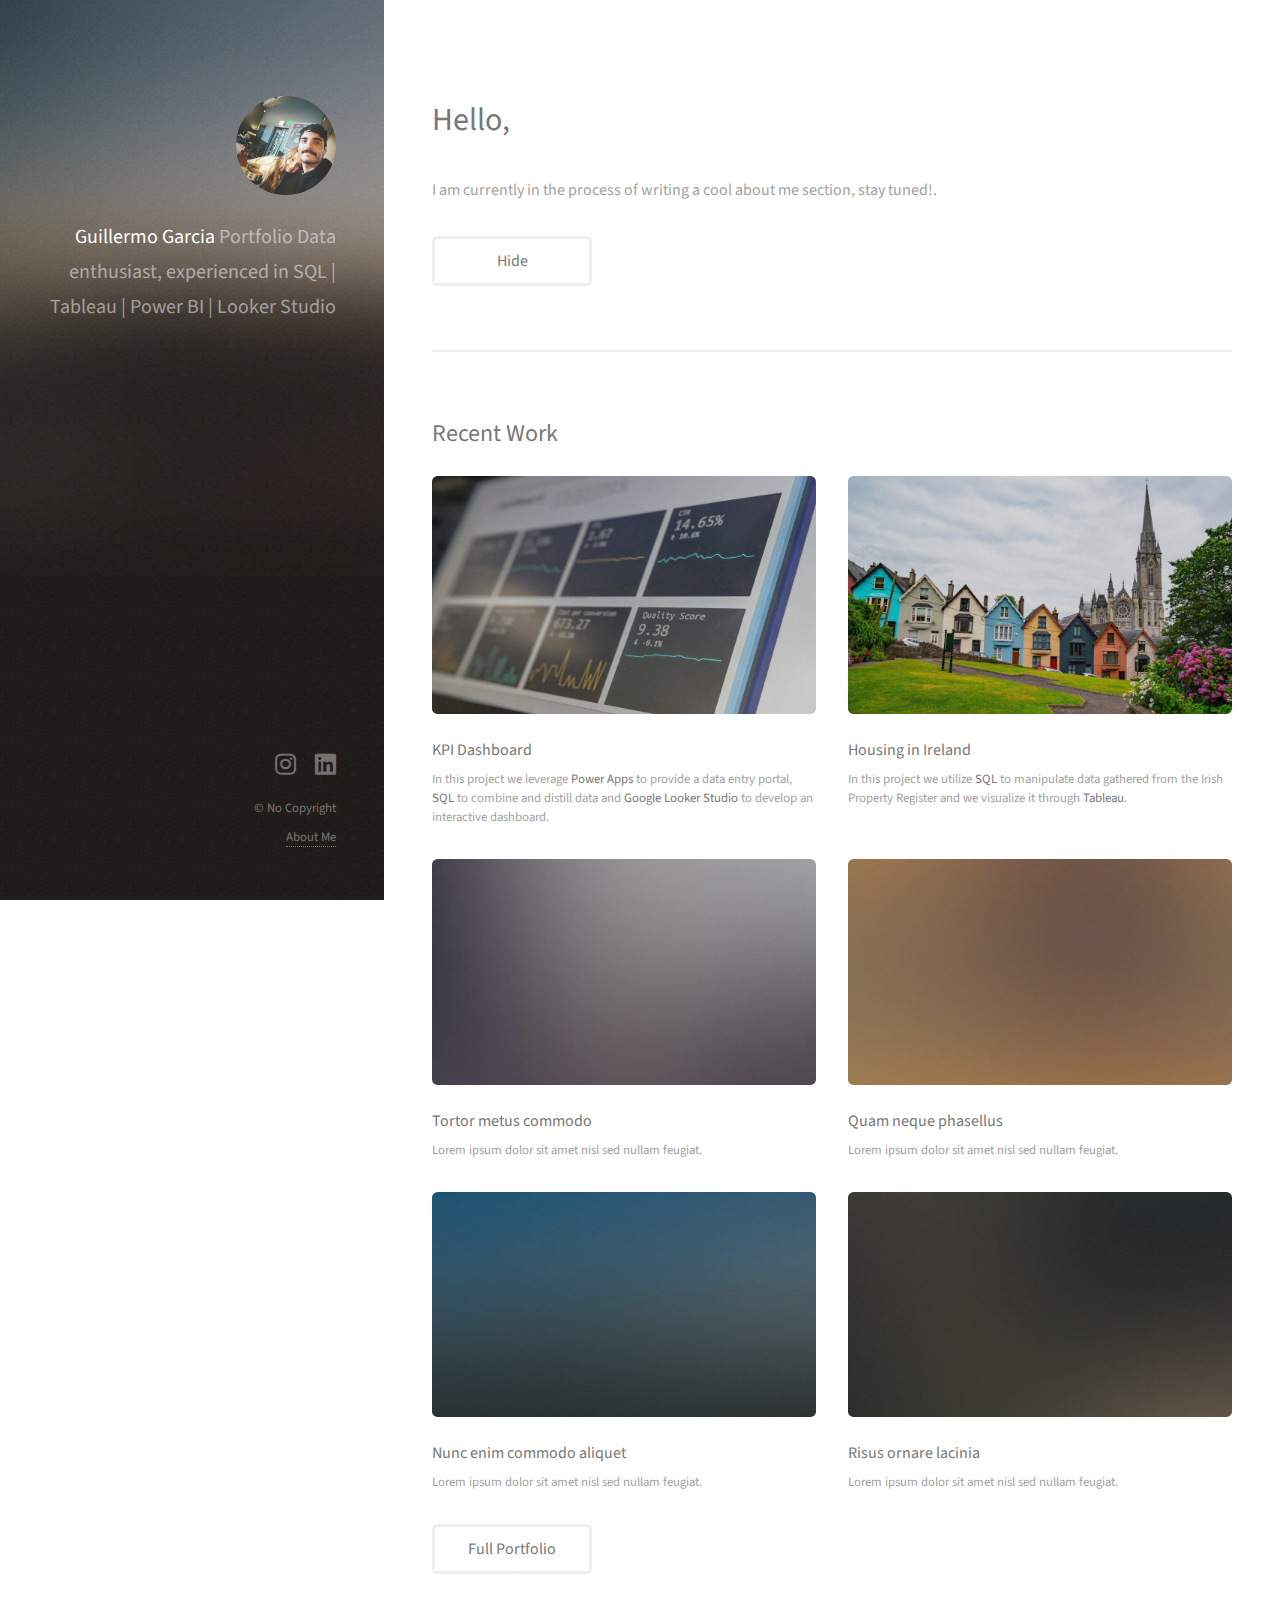
==== commit b08f3822: "Update indexAbout Me.html" ====
--- a/indexAbout Me.html
+++ b/indexAbout Me.html
@@ -35,7 +35,7 @@
 						<header class="major">
 							<h2>Hello,</h2>
 						</header>
-						<p>I am currently in the process of writing a cool about me section, which is not easy since.</p>
+						<p>I am currently in the process of writing a cool about me section, stay tuned!.</p>
 					 
 
 
@@ -471,4 +471,4 @@
 			<script src="assets/js/main.js"></script>
 
 	</body>
-</html>+</html>
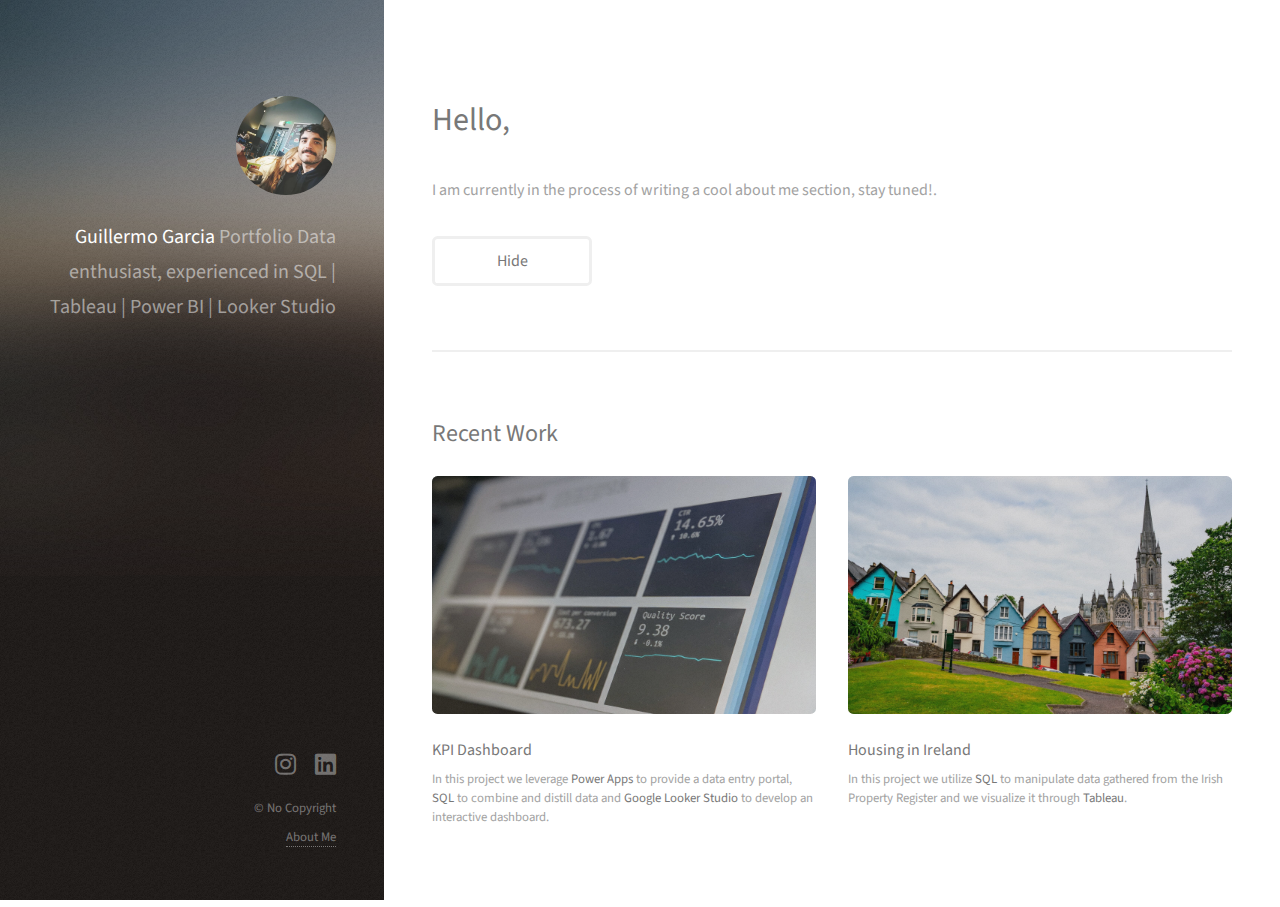
==== commit ab768366: "RemovedSections" ====
--- a/indexAbout Me.html
+++ b/indexAbout Me.html
@@ -59,7 +59,7 @@
 								<p>In this project we utilize <strong>SQL</strong> to manipulate data gathered from the Irish Property Register and we visualize it through <strong>Tableau</strong>.</p>
 							</article>
 							
-							<article class="col-6 col-12-xsmall work-item">
+							<!-- <article class="col-6 col-12-xsmall work-item">
 								<a href="images/fulls/03.jpg" class="image fit thumb"><img src="images/thumbs/03.jpg" alt="" /></a>
 								<h3>Tortor metus commodo</h3>
 								<p>Lorem ipsum dolor sit amet nisl sed nullam feugiat.</p>
@@ -78,11 +78,11 @@
 								<a href="images/fulls/06.jpg" class="image fit thumb"><img src="images/thumbs/06.jpg" alt="" /></a>
 								<h3>Risus ornare lacinia</h3>
 								<p>Lorem ipsum dolor sit amet nisl sed nullam feugiat.</p>
-							</article>
+							</article> -->
 						</div>
-						<ul class="actions">
+						<!-- <ul class="actions">
 							<li><a href="#" class="button">Full Portfolio</a></li>
-						</ul>
+						</ul> -->
 					</section>
 
 					
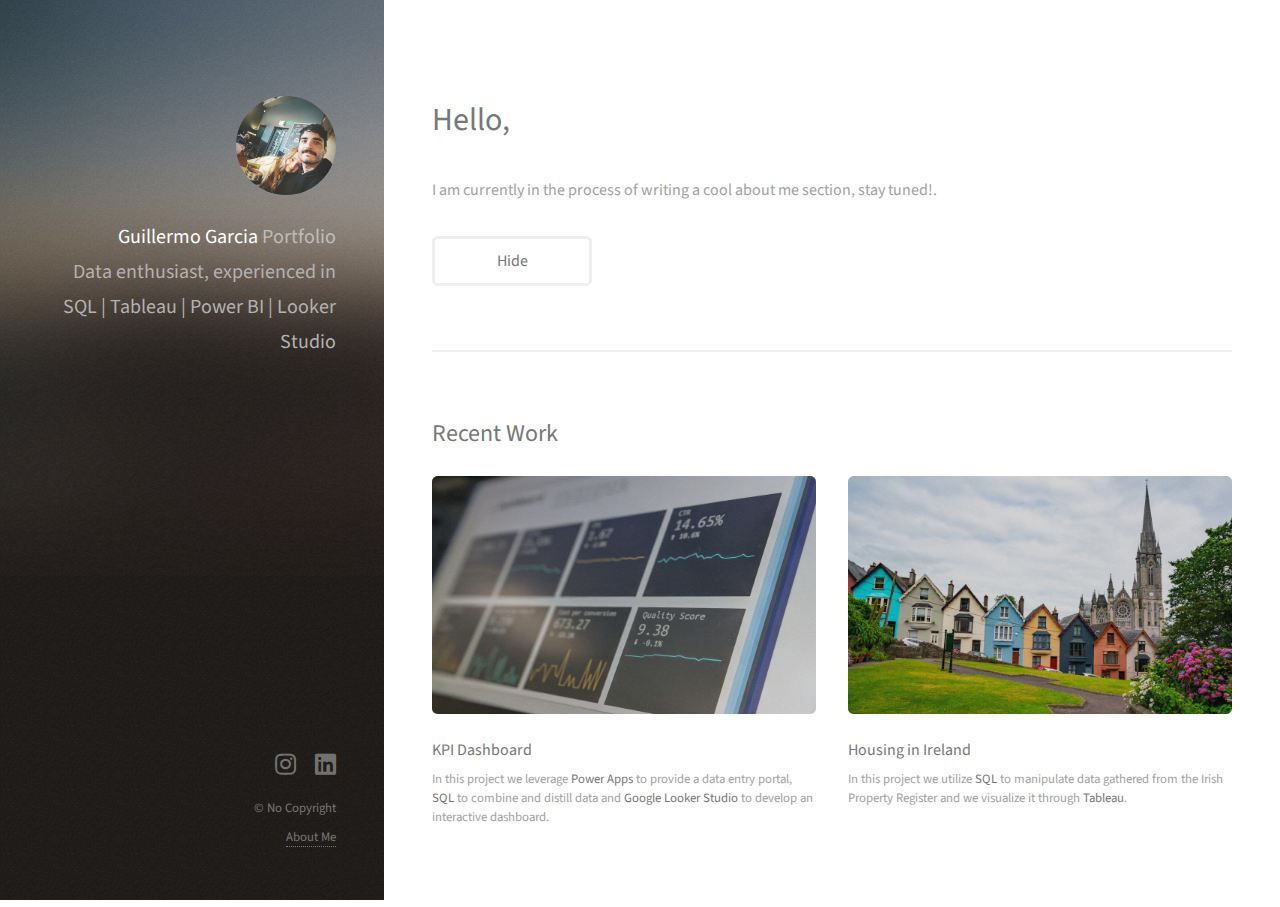
==== commit 0624f573: "UpdatedIndex" ====
--- a/indexAbout Me.html
+++ b/indexAbout Me.html
@@ -21,9 +21,9 @@
 			<header id="header">
 				<div class="inner">
 					<a href="index.html" class="image avatar"><img src="images/ProfilePicture1.jpeg" alt="" /></a>
-					<h1><strong>Guillermo Garcia</strong> Portfolio<br /><br />
-					Data enthusiast, experienced in SQL | Tableau | Power BI | Looker Studio<br /> 
-					<!-- crafted by <a href="http://html5up.net">HTML5 UP</a>. --></h1>
+					<h1><strong>Guillermo Garcia</strong> Portfolio <br />
+						<p>Data enthusiast, experienced in SQL | Tableau | Power BI | Looker Studio<br /> </p>
+					<!-- Crafted by <a href="http://html5up.net">HTML5 UP</a>. --> </h1>
 				</div>
 			</header>
 
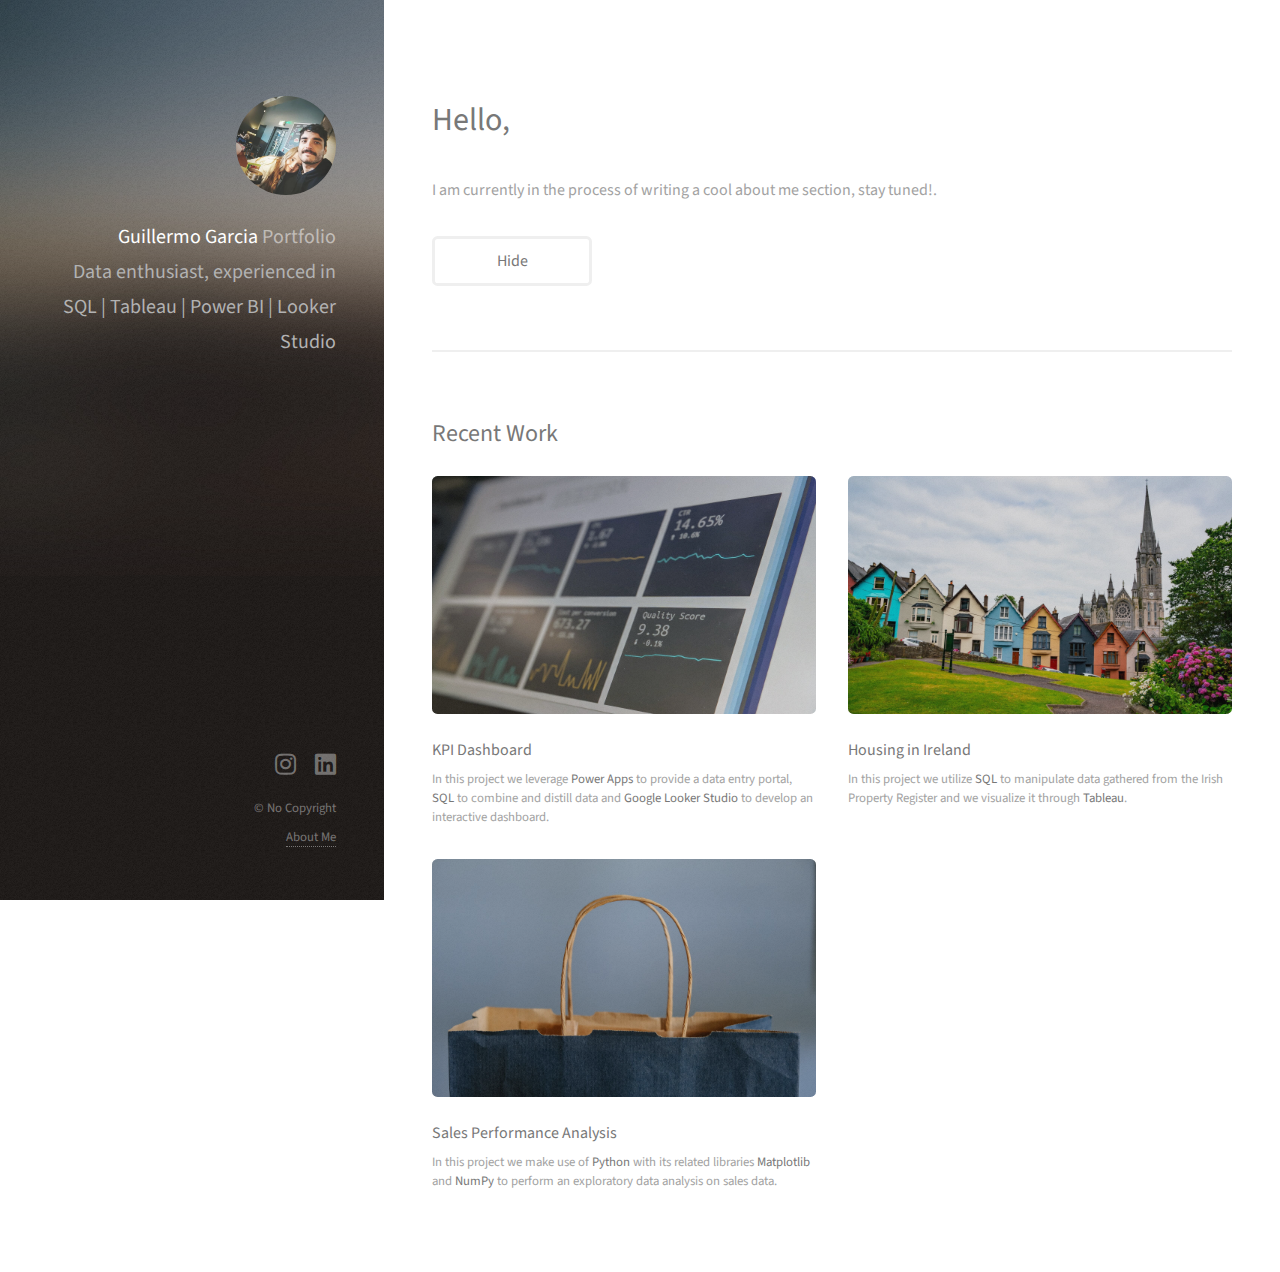
==== commit 546dfc10: "Update indexAbout Me.html" ====
--- a/indexAbout Me.html
+++ b/indexAbout Me.html
@@ -58,7 +58,11 @@
 								<h3>Housing in Ireland</h3>
 								<p>In this project we utilize <strong>SQL</strong> to manipulate data gathered from the Irish Property Register and we visualize it through <strong>Tableau</strong>.</p>
 							</article>
-							
+							<article class="col-6 col-12-xsmall work-item">
+								<a href="https://github.com/guillermo-garciarey/salesProject/blob/main/Sales%20Performance%20Analysis.ipynb" target="_blank" class="image2 fit thumb"><img src="images/thumbs/Bag.jpg" alt="" /></a>
+								<h3>Sales Performance Analysis</h3>
+								<p>In this project we make use of <strong>Python</strong> with its related libraries <strong>Matplotlib</strong> and <strong>NumPy</strong> to perform an exploratory data analysis on sales data.</p>
+							</article>
 							<!-- <article class="col-6 col-12-xsmall work-item">
 								<a href="images/fulls/03.jpg" class="image fit thumb"><img src="images/thumbs/03.jpg" alt="" /></a>
 								<h3>Tortor metus commodo</h3>
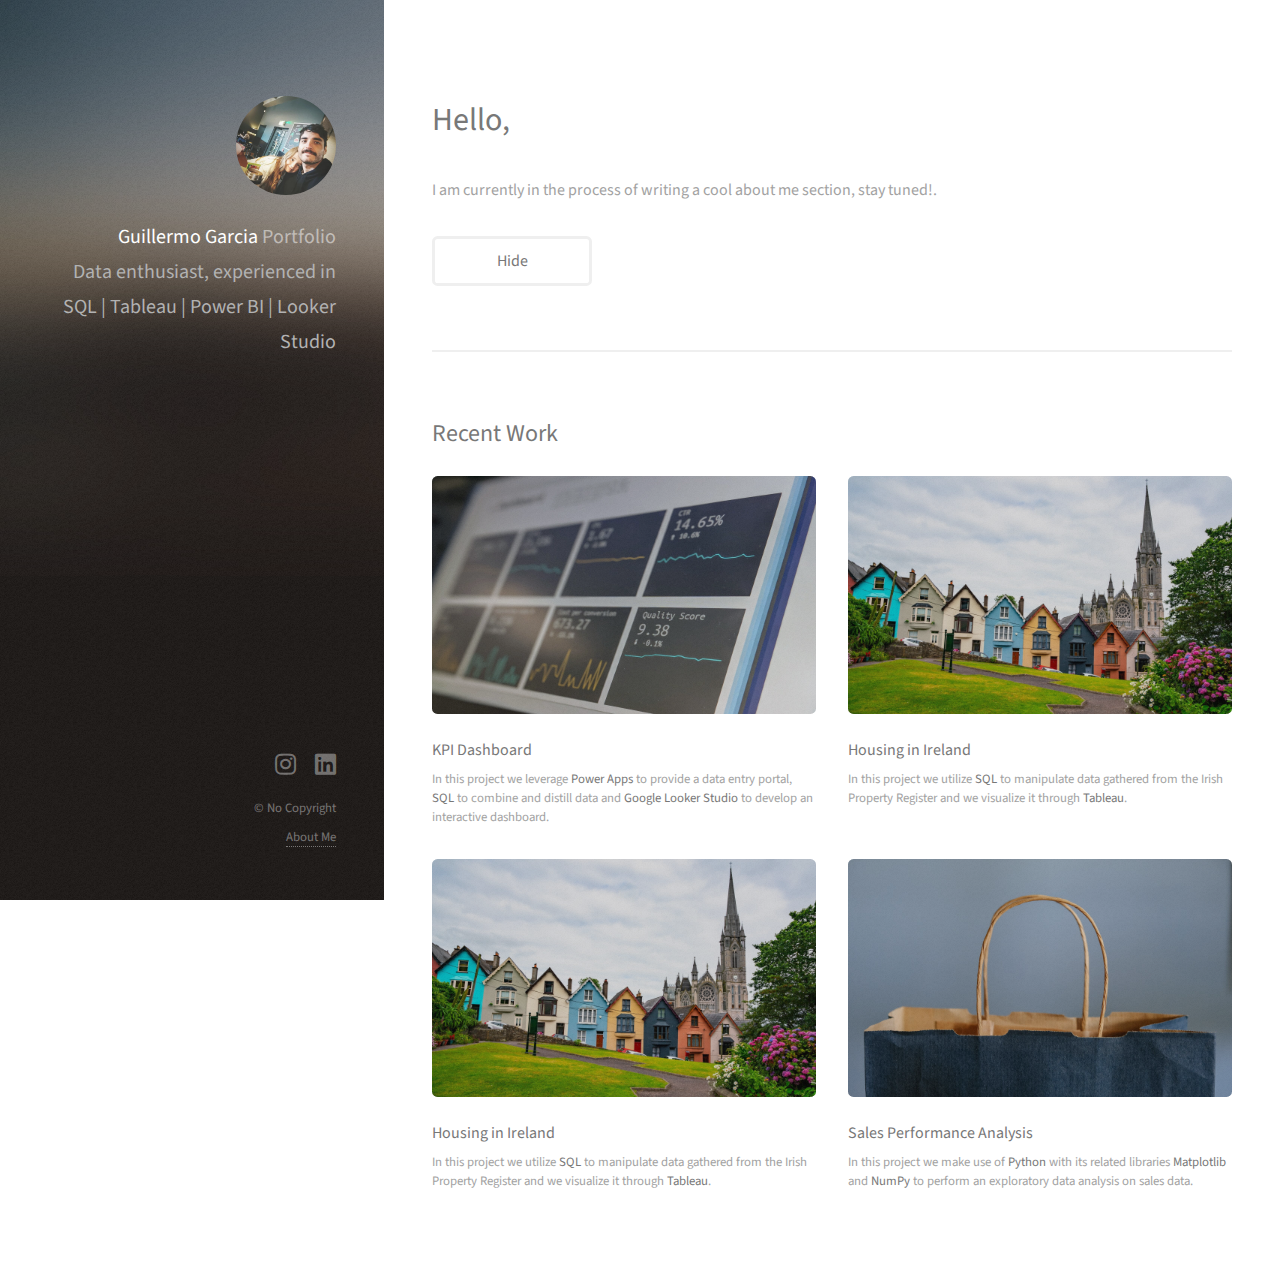
==== commit bf76f623: "Update indexAbout Me.html" ====
--- a/indexAbout Me.html
+++ b/indexAbout Me.html
@@ -52,6 +52,11 @@
 								<a href="https://github.com/guillermo-garciarey/powerapps#kpi-and-quality-analytics-dashboard" target="_blank" class="image2 fit thumb"><img src="images/thumbs/Dashboard.jpg" alt="" /></a>
 								<h3>KPI Dashboard</h3>
 								<p>In this project we leverage <strong>Power Apps</strong> to provide a data entry portal, <strong>SQL</strong> to combine and distill data and <strong>Google Looker Studio</strong> to develop an interactive dashboard.</p>
+							</article>
+							<article class="col-6 col-12-xsmall work-item">
+								<a href="https://github.com/guillermo-garciarey/SQL#eda-using-sql-of-the-irish-property-register" target="_blank" class="image2 fit thumb"><img src="images/thumbs/Housing.jpg" alt="" /></a>
+								<h3>Housing in Ireland</h3>
+								<p>In this project we utilize <strong>SQL</strong> to manipulate data gathered from the Irish Property Register and we visualize it through <strong>Tableau</strong>.</p>
 							</article>
 							<article class="col-6 col-12-xsmall work-item">
 								<a href="https://github.com/guillermo-garciarey/SQL#eda-using-sql-of-the-irish-property-register" target="_blank" class="image2 fit thumb"><img src="images/thumbs/Housing.jpg" alt="" /></a>
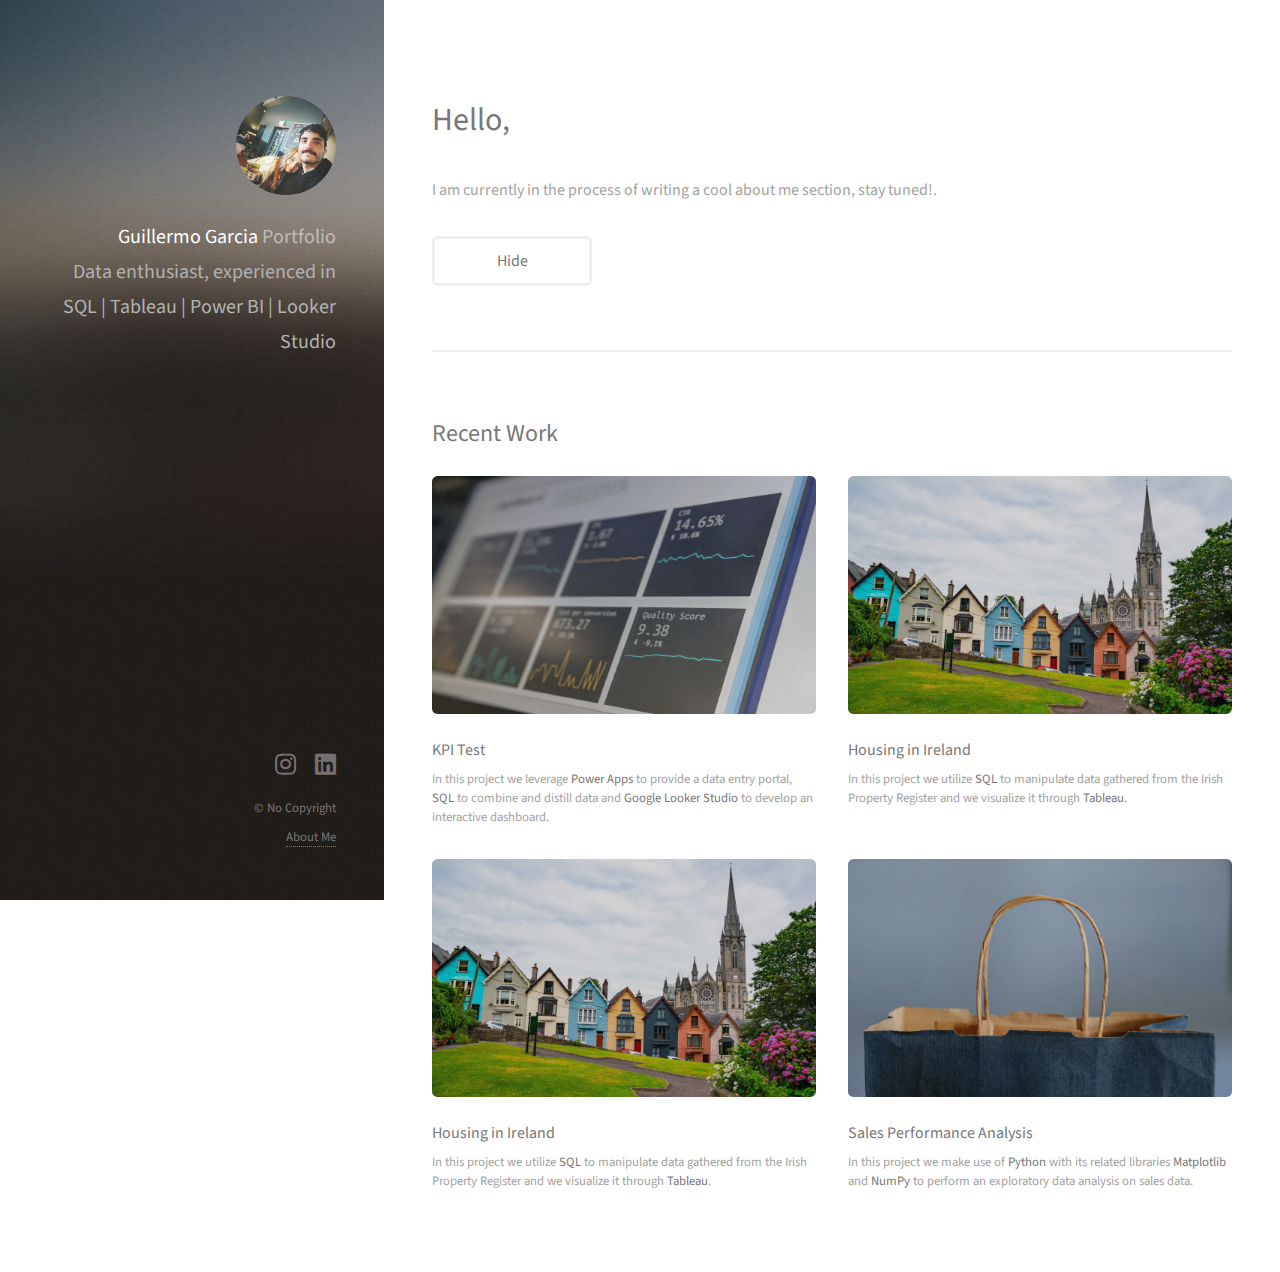
==== commit 27f4586a: "Update indexAbout Me.html" ====
--- a/indexAbout Me.html
+++ b/indexAbout Me.html
@@ -50,7 +50,7 @@
 						<div class="row">
 							<article class="col-6 col-12-xsmall work-item">
 								<a href="https://github.com/guillermo-garciarey/powerapps#kpi-and-quality-analytics-dashboard" target="_blank" class="image2 fit thumb"><img src="images/thumbs/Dashboard.jpg" alt="" /></a>
-								<h3>KPI Dashboard</h3>
+								<h3>KPI Test</h3>
 								<p>In this project we leverage <strong>Power Apps</strong> to provide a data entry portal, <strong>SQL</strong> to combine and distill data and <strong>Google Looker Studio</strong> to develop an interactive dashboard.</p>
 							</article>
 							<article class="col-6 col-12-xsmall work-item">
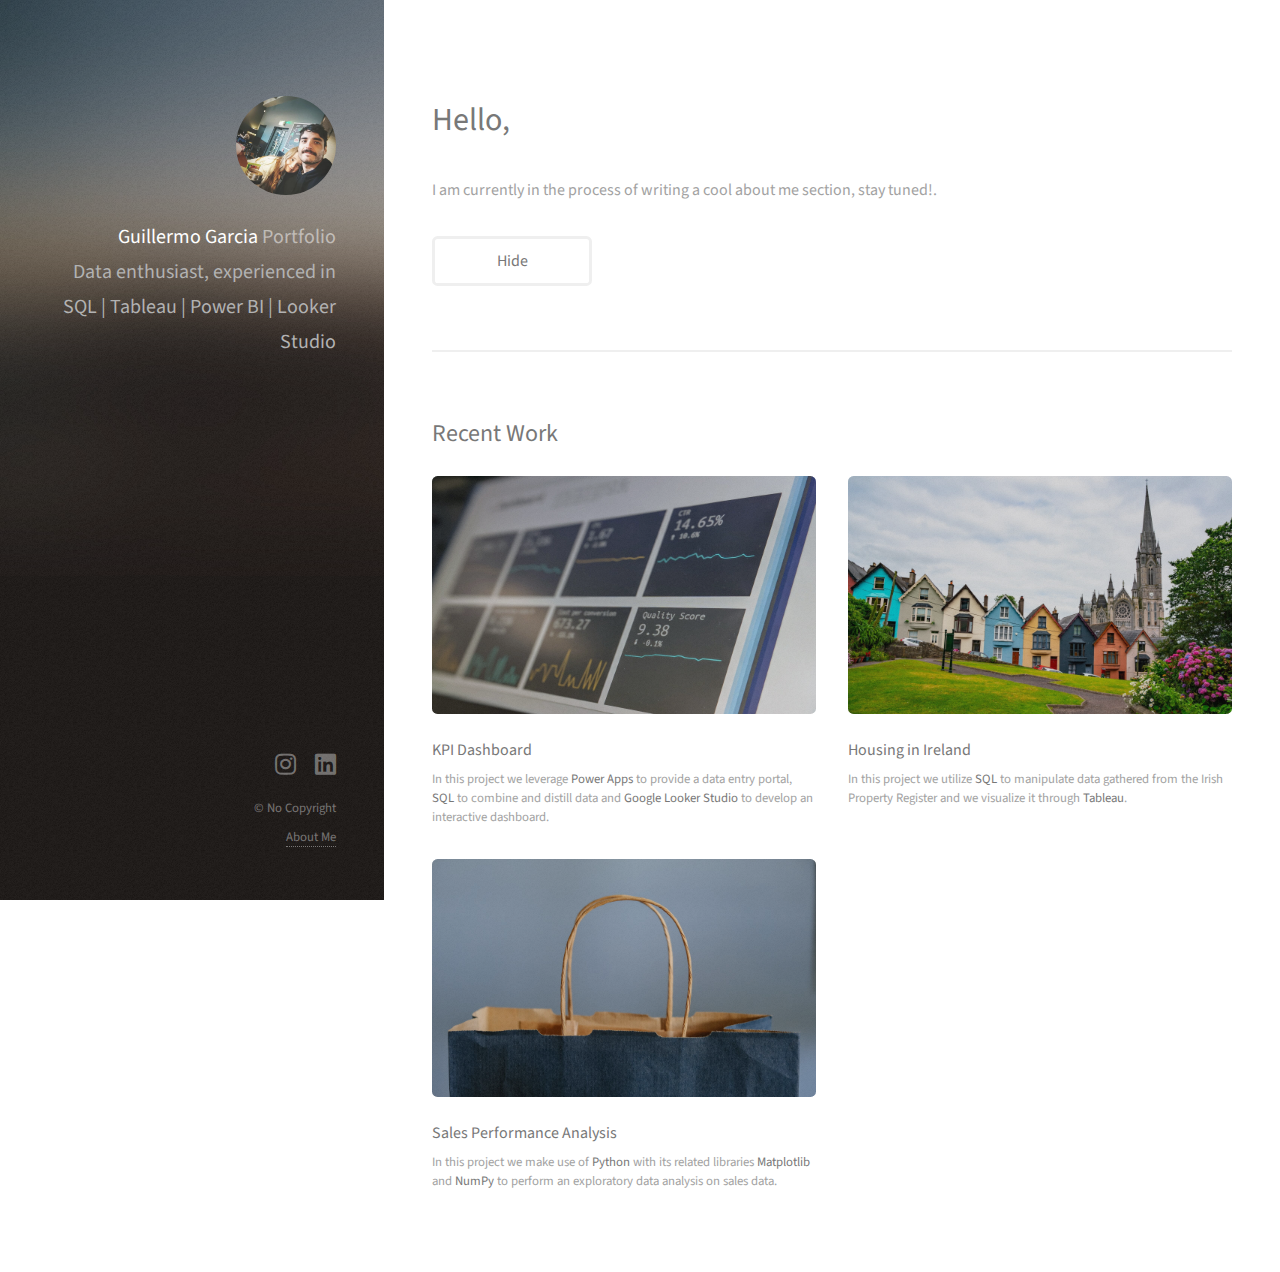
==== commit eee6a8f5: "Update indexAbout Me.html" ====
--- a/indexAbout Me.html
+++ b/indexAbout Me.html
@@ -50,19 +50,14 @@
 						<div class="row">
 							<article class="col-6 col-12-xsmall work-item">
 								<a href="https://github.com/guillermo-garciarey/powerapps#kpi-and-quality-analytics-dashboard" target="_blank" class="image2 fit thumb"><img src="images/thumbs/Dashboard.jpg" alt="" /></a>
-								<h3>KPI Test</h3>
+								<h3>KPI Dashboard</h3>
 								<p>In this project we leverage <strong>Power Apps</strong> to provide a data entry portal, <strong>SQL</strong> to combine and distill data and <strong>Google Looker Studio</strong> to develop an interactive dashboard.</p>
 							</article>
 							<article class="col-6 col-12-xsmall work-item">
 								<a href="https://github.com/guillermo-garciarey/SQL#eda-using-sql-of-the-irish-property-register" target="_blank" class="image2 fit thumb"><img src="images/thumbs/Housing.jpg" alt="" /></a>
 								<h3>Housing in Ireland</h3>
 								<p>In this project we utilize <strong>SQL</strong> to manipulate data gathered from the Irish Property Register and we visualize it through <strong>Tableau</strong>.</p>
-							</article>
-							<article class="col-6 col-12-xsmall work-item">
-								<a href="https://github.com/guillermo-garciarey/SQL#eda-using-sql-of-the-irish-property-register" target="_blank" class="image2 fit thumb"><img src="images/thumbs/Housing.jpg" alt="" /></a>
-								<h3>Housing in Ireland</h3>
-								<p>In this project we utilize <strong>SQL</strong> to manipulate data gathered from the Irish Property Register and we visualize it through <strong>Tableau</strong>.</p>
-							</article>
+							</article>							
 							<article class="col-6 col-12-xsmall work-item">
 								<a href="https://github.com/guillermo-garciarey/salesProject/blob/main/Sales%20Performance%20Analysis.ipynb" target="_blank" class="image2 fit thumb"><img src="images/thumbs/Bag.jpg" alt="" /></a>
 								<h3>Sales Performance Analysis</h3>
